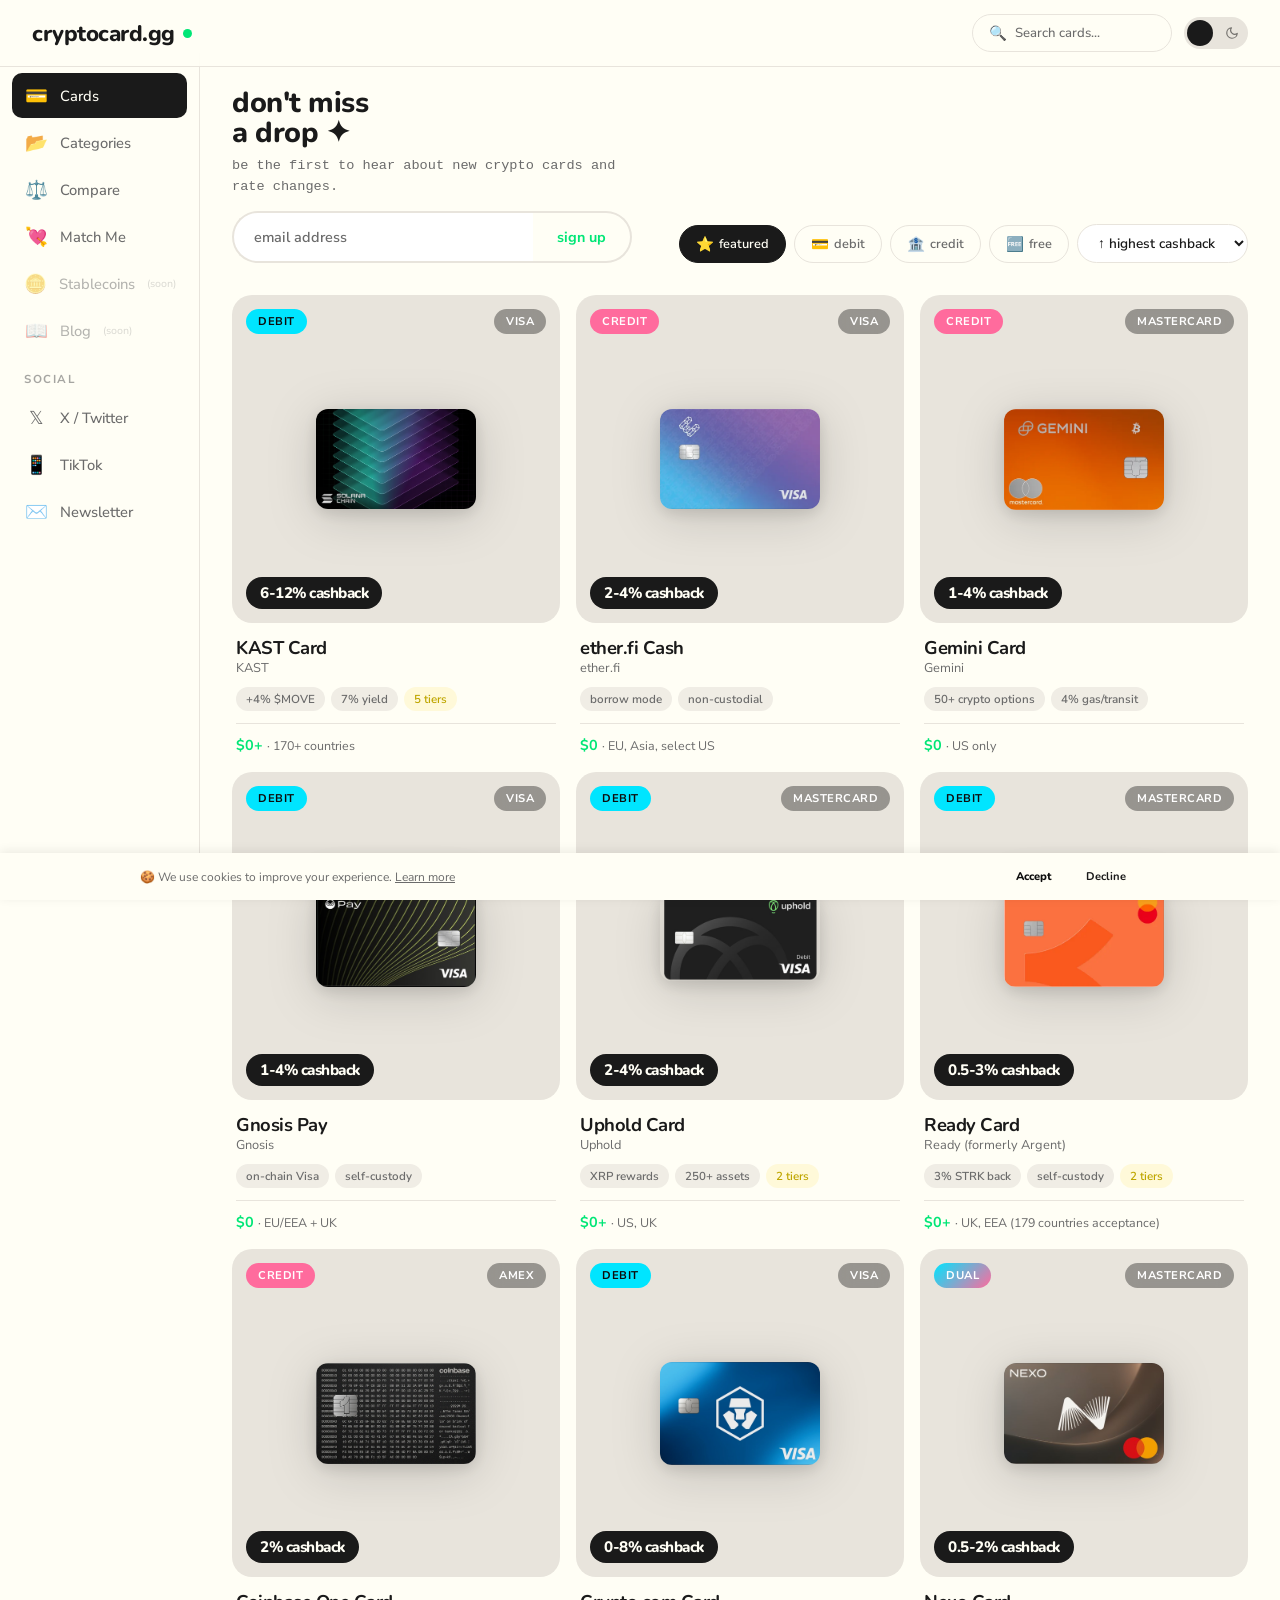
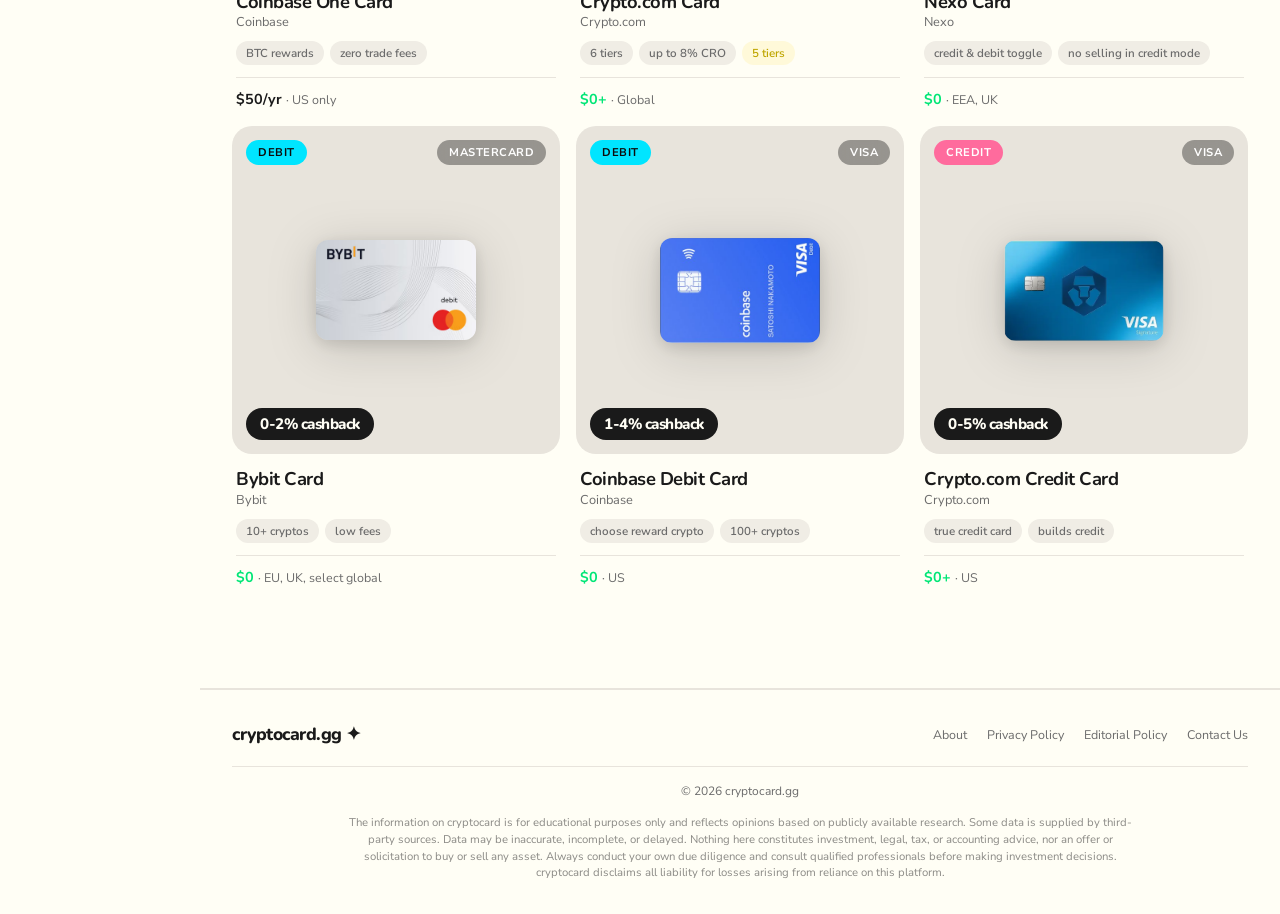
==== index.html @ 3894a929 "Show success message after Beehiiv subscription via postMessage listener Co-Authored-By: Claude Opus" ====
<!DOCTYPE html>
<html lang="en" data-theme="light">
<head>
<meta charset="UTF-8">
<meta name="viewport" content="width=device-width, initial-scale=1.0">
<title>cryptocard.gg — every crypto card, compared ✦</title>
<link href="https://fonts.googleapis.com/css2?family=Space+Grotesk:wght@400;500;600;700&family=DM+Sans:wght@400;500;600;700&family=Lilita+One&display=swap" rel="stylesheet">
<link rel="stylesheet" href="styles.css">

<!-- Google Analytics (GA4) with Consent Mode -->
<script>
  window.dataLayer = window.dataLayer || [];
  function gtag(){dataLayer.push(arguments);}

  // Set default consent state — denied until user accepts
  gtag('consent', 'default', {
    analytics_storage: 'denied'
  });

  // If user previously accepted, grant immediately before gtag.js loads
  if (localStorage.getItem('cc_consent') === 'accepted') {
    gtag('consent', 'update', { analytics_storage: 'granted' });
  }
</script>
<script async src="https://www.googletagmanager.com/gtag/js?id=G-8774T45XR2"></script>
<script>
  gtag('js', new Date());
  gtag('config', 'G-8774T45XR2');
</script>
</head>
<body>

<!-- LEFT SIDEBAR -->
<aside class="left-sidebar">
  <div class="sidebar-nav">
    <a href="#" onclick="goHome(); return false;">
      <span class="nav-icon">💳</span> Cards
    </a>
    <a href="#" onclick="openCategoriesPage(); return false;">
      <span class="nav-icon">📂</span> Categories
    </a>
    <a href="#" onclick="openComparePage(); return false;">
      <span class="nav-icon">⚖️</span> Compare
    </a>
    <a href="#" onclick="openMatchPage(); return false;">
      <span class="nav-icon">💘</span> Match Me
    </a>
    <a href="#" onclick="return false;" style="opacity:0.5;cursor:default;">
      <span class="nav-icon">🪙</span> Stablecoins <span style="font-size:0.65rem;opacity:0.5;font-weight:400">(soon)</span>
    </a>
    <a href="#" onclick="return false;" style="opacity:0.5;cursor:default;">
      <span class="nav-icon">📖</span> Blog <span style="font-size:0.65rem;opacity:0.5;font-weight:400">(soon)</span>
    </a>

    <div class="nav-section-label">Social</div>
    <a href="https://x.com/st3phdoteth" target="_blank">
      <span class="nav-icon">𝕏</span> X / Twitter
    </a>
    <a href="https://www.tiktok.com/@st3ph.xyz" target="_blank">
      <span class="nav-icon">📱</span> TikTok
    </a>
    <a href="#" onclick="openNlModal(); return false;">
      <span class="nav-icon">✉️</span> Newsletter
    </a>
  </div>
</aside>

<!-- TOP BAR -->
<div class="top-nav">
  <div class="topnav-logo">
    cryptocard.gg <span class="dot"></span>
  </div>
  <div class="topnav-right">
    <button class="search-btn" onclick="document.getElementById('searchModal').style.display='flex'">
      <span class="search-icon">🔍</span>
      Search cards...
    </button>
    <button class="theme-toggle" onclick="toggleTheme()" aria-label="Toggle theme">
      <span class="toggle-sun"><svg viewBox="0 0 24 24" fill="none" stroke="currentColor" stroke-width="2" stroke-linecap="round" stroke-linejoin="round"><circle cx="12" cy="12" r="5"/><line x1="12" y1="1" x2="12" y2="3"/><line x1="12" y1="21" x2="12" y2="23"/><line x1="4.22" y1="4.22" x2="5.64" y2="5.64"/><line x1="18.36" y1="18.36" x2="19.78" y2="19.78"/><line x1="1" y1="12" x2="3" y2="12"/><line x1="21" y1="12" x2="23" y2="12"/><line x1="4.22" y1="19.78" x2="5.64" y2="18.36"/><line x1="18.36" y1="5.64" x2="19.78" y2="4.22"/></svg></span>
      <span class="toggle-moon"><svg viewBox="0 0 24 24" fill="none" stroke="currentColor" stroke-width="2" stroke-linecap="round" stroke-linejoin="round"><path d="M21 12.79A9 9 0 1 1 11.21 3 7 7 0 0 0 21 12.79z"/></svg></span>
    </button>
  </div>
</div>

<!-- PAGE WRAPPER -->
<div class="page-wrapper">

<!-- DETAIL PAGE (hidden by default) -->
<div class="detail-page" id="detailPage"></div>

<!-- HOME CONTENT -->
<div id="homeContent">

<!-- MAIN -->
<div class="main-layout">

  <!-- TOP BAR -->
  <div class="top-bar">
    <div class="newsletter-inline">
      <h2>don't miss<br>a drop ✦</h2>
      <p>be the first to hear about new crypto cards and rate changes.</p>
      <form class="newsletter-inline-form" onsubmit="event.preventDefault(); openNlModal();">
        <input type="email" placeholder="email address" />
        <button type="submit">sign up</button>
      </form>
    </div>

    <div class="filters-row">
      <button class="filter-pill active" data-filter="all"><span class="emoji">⭐</span> featured</button>
      <button class="filter-pill" data-filter="debit"><span class="emoji">💳</span> debit</button>
      <button class="filter-pill" data-filter="credit"><span class="emoji">🏦</span> credit</button>
      <button class="filter-pill" data-filter="free"><span class="emoji">🆓</span> free</button>
      <select class="sort-select" id="sortSelect">
        <option value="cashback">↑ highest cashback</option>
        <option value="fee">↑ lowest fee</option>
        <option value="name">A → Z</option>
      </select>
    </div>
  </div>

  <!-- CONTENT -->
  <main class="content">
    <div class="card-grid" id="cardGrid">
    </div>
  </main>
</div>

<div class="stable-divider"></div>

<!-- STABLECOINS -->
<section class="stablecoins-section" id="stablecoinsSection" style="display:none">
  <div class="stablecoins-header">
    <div>
      <h2>what's in<br>your wallet? 💵</h2>
    </div>
    <p>every crypto card runs on stablecoins under the hood. here's what you're actually holding and spending.</p>
  </div>

  <div class="stablecoins-grid">

    <div class="stable-card" onclick="openStablePage(0)">
      <div class="stable-card-top">
        <span class="stable-card-peg">USD</span>
        <span class="stable-card-emoji">🔵</span>
        <span class="stable-card-ticker">USDC</span>
      </div>
      <div class="stable-card-bottom">
        <div class="stable-card-name">USD Coin</div>
        <div class="stable-card-issuer">by Circle</div>
        <div class="stable-card-desc">The safe default. Backed 1:1 by cash and US treasuries, audited monthly. If a card says "spend stablecoins" — it probably means this one.</div>
        <div class="stable-card-used-by">
          <span class="used-by-tag">Tuyo</span>
          <span class="used-by-tag">MetaMask</span>
          <span class="used-by-tag">Coinbase</span>
          <span class="used-by-tag">Bleap</span>
          <span class="used-by-tag">Gnosis Pay</span>
        </div>
      </div>
    </div>

    <div class="stable-card" onclick="openStablePage(1)">
      <div class="stable-card-top">
        <span class="stable-card-peg">USD</span>
        <span class="stable-card-emoji">🟢</span>
        <span class="stable-card-ticker">USDT</span>
      </div>
      <div class="stable-card-bottom">
        <div class="stable-card-name">Tether</div>
        <div class="stable-card-issuer">by Tether Limited</div>
        <div class="stable-card-desc">The most liquid stablecoin on earth. Bigger market cap than USDC, accepted everywhere, especially in Asia and LATAM. More controversial on reserve transparency.</div>
        <div class="stable-card-used-by">
          <span class="used-by-tag">KAST</span>
          <span class="used-by-tag">1inch</span>
          <span class="used-by-tag">Bybit</span>
          <span class="used-by-tag">Crypto.com</span>
        </div>
      </div>
    </div>

    <div class="stable-card" onclick="openStablePage(2)">
      <div class="stable-card-top">
        <span class="stable-card-peg">USD</span>
        <span class="stable-card-emoji">🦊</span>
        <span class="stable-card-ticker">mUSD</span>
      </div>
      <div class="stable-card-bottom">
        <div class="stable-card-name">MetaMask USD</div>
        <div class="stable-card-issuer">by Stripe (Bridge)</div>
        <div class="stable-card-desc">Brand new. This is what MetaMask pays you cashback in. Built on Ethereum, issued through Stripe's Bridge infrastructure. Tied to the MetaMask rewards ecosystem.</div>
        <div class="stable-card-used-by">
          <span class="used-by-tag">MetaMask</span>
        </div>
      </div>
    </div>

    <div class="stable-card" onclick="openStablePage(3)">
      <div class="stable-card-top">
        <span class="stable-card-peg">USD</span>
        <span class="stable-card-yield">yield-bearing</span>
        <span class="stable-card-emoji">🏦</span>
        <span class="stable-card-ticker">aUSDC</span>
      </div>
      <div class="stable-card-bottom">
        <div class="stable-card-name">Aave USDC</div>
        <div class="stable-card-issuer">by Aave Protocol</div>
        <div class="stable-card-desc">USDC deposited into Aave that earns yield automatically. Hold this instead of regular USDC and your balance grows while you wait to spend. DeFi savings account energy.</div>
        <div class="stable-card-used-by">
          <span class="used-by-tag">MetaMask</span>
          <span class="used-by-tag">ether.fi</span>
        </div>
      </div>
    </div>

    <div class="stable-card" onclick="openStablePage(4)">
      <div class="stable-card-top">
        <span class="stable-card-peg">EUR / GBP</span>
        <span class="stable-card-emoji">🇪🇺</span>
        <span class="stable-card-ticker">EURe / GBPe</span>
      </div>
      <div class="stable-card-bottom">
        <div class="stable-card-name">Monerium Euro & Pound</div>
        <div class="stable-card-issuer">by Monerium</div>
        <div class="stable-card-desc">On-chain euro and pound. If you're spending in Europe, your card converts to these. Regulated as e-money under EU law — as legit as stablecoins get.</div>
        <div class="stable-card-used-by">
          <span class="used-by-tag">Gnosis Pay</span>
        </div>
      </div>
    </div>

    <div class="stable-card" onclick="openStablePage(5)">
      <div class="stable-card-top">
        <span class="stable-card-peg">USD</span>
        <span class="stable-card-emoji">⚗️</span>
        <span class="stable-card-ticker">DAI</span>
      </div>
      <div class="stable-card-bottom">
        <div class="stable-card-name">Dai</div>
        <div class="stable-card-issuer">by Sky (MakerDAO)</div>
        <div class="stable-card-desc">The OG decentralized stablecoin. Not backed by a company — maintained by smart contracts and crypto collateral. For the "don't trust, verify" crowd.</div>
        <div class="stable-card-used-by">
          <span class="used-by-tag">DeFi ecosystem</span>
        </div>
      </div>
    </div>

  </div>
</section>

<!-- FOOTER -->
</div><!-- end homeContent -->

<footer>
  <div class="footer-top">
    <div class="footer-logo">cryptocard.gg ✦</div>
    <div class="footer-legal">
      <a href="#" onclick="openFooterPage('about'); return false;">About</a>
      <a href="#" onclick="openFooterPage('privacy'); return false;">Privacy Policy</a>
      <a href="#" onclick="openFooterPage('editorial'); return false;">Editorial Policy</a>
      <a href="#" onclick="openFooterPage('contact'); return false;">Contact Us</a>
    </div>
  </div>
  <div class="footer-bottom">
    <div class="footer-copy">© 2026 cryptocard.gg</div>
    <div class="footer-disclaimer" style="max-width:800px;margin:16px auto 0;font-size:0.7rem;line-height:1.5;opacity:0.5;text-align:center;">The information on cryptocard is for educational purposes only and reflects opinions based on publicly available research. Some data is supplied by third-party sources. Data may be inaccurate, incomplete, or delayed. Nothing here constitutes investment, legal, tax, or accounting advice, nor an offer or solicitation to buy or sell any asset. Always conduct your own due diligence and consult qualified professionals before making investment decisions. cryptocard disclaims all liability for losses arising from reliance on this platform.</div>
  </div>
</footer>
</div><!-- end page-wrapper -->

<!-- MOBILE BOTTOM BAR -->
<div class="mobile-bottom-bar">
  <button class="mobile-search-btn" onclick="document.getElementById('searchModal').style.display='flex'">
    🔍 Search cards...
  </button>
  <button class="mobile-hamburger" onclick="document.getElementById('mobileMenuOverlay').classList.add('active')">
    ☰
  </button>
</div>

<!-- MOBILE MENU OVERLAY -->
<div class="mobile-menu-overlay" id="mobileMenuOverlay" onclick="if(event.target===this)this.classList.remove('active')">
  <div class="mobile-menu">
    <div class="mobile-menu-handle"></div>
    <a href="#" onclick="goHome(); document.getElementById('mobileMenuOverlay').classList.remove('active'); return false;">
      <span>💳</span> Cards
    </a>
    <a href="#" onclick="openCategoriesPage(); document.getElementById('mobileMenuOverlay').classList.remove('active'); return false;">
      <span>📂</span> Categories
    </a>
    <a href="#" onclick="openComparePage(); document.getElementById('mobileMenuOverlay').classList.remove('active'); return false;">
      <span>⚖️</span> Compare
    </a>
    <a href="#" onclick="openMatchPage(); document.getElementById('mobileMenuOverlay').classList.remove('active'); return false;">
      <span>💘</span> Match Me
    </a>
    <a href="#" style="opacity:0.5;pointer-events:none;">
      <span>📖</span> Blog <span style="font-size:0.65rem;opacity:0.5;margin-left:4px">(soon)</span>
    </a>
    <a href="#" style="opacity:0.5;pointer-events:none;">
      <span>🪙</span> Stablecoins <span style="font-size:0.65rem;opacity:0.5;margin-left:4px">(soon)</span>
    </a>
    <div class="nav-section-label">Social</div>
    <a href="https://x.com/st3phdoteth" target="_blank">
      <span>𝕏</span> X / Twitter
    </a>
    <a href="https://www.tiktok.com/@st3ph.xyz" target="_blank">
      <span>📱</span> TikTok
    </a>
    <a href="#" onclick="openNlModal(); document.getElementById('mobileMenuOverlay').classList.remove('active'); return false;">
      <span>✉️</span> Newsletter
    </a>
    <div class="dark-toggle" onclick="toggleTheme(); document.getElementById('mobileMenuOverlay').classList.remove('active');">
      <span>🌙</span> Toggle Dark Mode
    </div>
  </div>
</div>

<!-- MODAL -->
<div class="modal-overlay" id="modalOverlay" onclick="if(event.target===this)closeModal()">
  <div class="modal" id="modal"></div>
</div>

<!-- SEARCH MODAL -->
<div class="modal-overlay" id="searchModal" style="display:none;" onclick="if(event.target===this)this.style.display='none'">
  <div class="search-modal">
    <input type="text" id="searchInput" placeholder="Search cards, stablecoins..." autofocus />
    <div class="search-results" id="searchResults"></div>
  </div>
</div>


<!-- NEWSLETTER MODAL -->
<div class="nl-modal-overlay" id="nlModalOverlay" onclick="if(event.target===this)closeNlModal()">
  <div class="nl-modal">
    <button class="nl-modal-close" onclick="closeNlModal()">✕</button>
    <h2>stay in the loop ✦</h2>
    <p class="nl-subtitle">Get the latest on card launches and payment news delivered straight to your inbox.</p>
    <iframe src="https://subscribe-forms.beehiiv.com/150ad77b-f7a5-4954-87a0-eda7a5a42126" class="beehiiv-embed" frameborder="0" scrolling="no" style="width:100%;height:315px;margin:0;border-radius:12px;background-color:transparent;"></iframe>
    <div id="nlSuccessMsg" style="display:none;text-align:center;padding:14px 0 0;font-size:0.88rem;color:var(--accent-green);font-weight:700;">Thanks for signing up! Check your email to confirm your subscription.</div>
  </div>
</div>

<!-- COOKIE CONSENT -->
<div id="cookieConsent" style="display:none; position:fixed; bottom:0; left:0; right:0; z-index:500; background:var(--bg); border-top:1px solid var(--border); padding:10px 20px; box-shadow:0 -2px 10px rgba(0,0,0,0.08);">
  <div style="max-width:1000px; margin:0 auto; display:flex; align-items:center; gap:12px; flex-wrap:nowrap;">
    <div style="flex:1; font-size:0.75rem; color:var(--text-muted);">🍪 We use cookies to improve your experience. <a href="#" onclick="openFooterPage('privacy'); document.getElementById('cookieConsent').style.display='none'; return false;" style="color:var(--accent); text-decoration:underline;">Learn more</a></div>
    <div style="display:flex; gap:6px; flex-shrink:0;">
      <button onclick="acceptCookies()" style="background:var(--accent); color:#0D0D0D; border:none; padding:6px 14px; border-radius:99px; font-family:'Nunito',sans-serif; font-weight:800; font-size:0.7rem; cursor:pointer;">Accept</button>
      <button onclick="declineCookies()" style="background:transparent; color:var(--text); border:1px solid var(--border); padding:6px 14px; border-radius:99px; font-family:'Nunito',sans-serif; font-weight:700; font-size:0.7rem; cursor:pointer;">Decline</button>
    </div>
  </div>
</div>

<script src="cards.js"></script>
<script src="sitedata.js"></script>
<script src="app.js"></script>

<script>
function acceptCookies() {
  localStorage.setItem('cc_consent', 'accepted');
  document.getElementById('cookieConsent').style.display = 'none';
  gtag('consent', 'update', { analytics_storage: 'granted' });
}
function declineCookies() {
  localStorage.setItem('cc_consent', 'declined');
  document.getElementById('cookieConsent').style.display = 'none';
  gtag('consent', 'update', { analytics_storage: 'denied' });
}
// Show cookie consent if not yet responded
if (!localStorage.getItem('cc_consent')) {
  setTimeout(() => {
    document.getElementById('cookieConsent').style.display = 'block';
  }, 1000);
}
</script>

</body>
</html>
---- styles.css ----
@import url('https://fonts.googleapis.com/css2?family=Nunito:wght@700;800;900&family=Nunito+Sans:ital,opsz,wght@0,6..12,400;0,6..12,500;0,6..12,600;0,6..12,700;1,6..12,400&display=swap');

  :root {
    --bg: #FFFEF5;
    --bg-alt: #F5F0E8;
    --text: #1a1a1a;
    --text-muted: #6b6b6b;
    --accent-green: #00E676;
    --accent-pink: #FF6B9D;
    --accent-yellow: #FFD93D;
    --accent-blue: #6C63FF;
    --accent-orange: #FF8A50;
    --accent-cyan: #00E5FF;
    --accent-lime: #C6FF00;
    --card-bg: #FFFFFF;
    --card-border: #e8e4dc;
    --card-shadow: rgba(0,0,0,0.06);
    --sidebar-bg: #FAF8F2;
    --tag-bg: #f0ede5;
    --toggle-bg: #e8e4dc;
    --toggle-dot: #1a1a1a;
    --hero-gradient: linear-gradient(135deg, #FFD93D 0%, #FF6B9D 50%, #6C63FF 100%);
    --nav-blur: rgba(255, 254, 245, 0.85);
  }

  [data-theme="dark"] {
    --bg: #0D0D0D;
    --bg-alt: #1A1A1A;
    --text: #F5F0E8;
    --text-muted: #8a8a8a;
    --card-bg: #1E1E1E;
    --card-border: #2a2a2a;
    --card-shadow: rgba(0,0,0,0.3);
    --sidebar-bg: #151515;
    --tag-bg: #2a2a2a;
    --toggle-bg: #333;
    --toggle-dot: #00E676;
    --nav-blur: rgba(13, 13, 13, 0.85);
  }

  * {
    margin: 0;
    padding: 0;
    box-sizing: border-box;
  }

  body {
    font-family: 'Nunito Sans', sans-serif;
    background: var(--bg);
    color: var(--text);
    overflow-x: hidden;
    transition: background 0.4s ease, color 0.4s ease;
  }

  /* ===== SCROLLBAR ===== */
  ::-webkit-scrollbar { width: 8px; }
  ::-webkit-scrollbar-track { background: var(--bg); }
  ::-webkit-scrollbar-thumb { background: var(--accent-green); border-radius: 99px; }

  /* ===== TOP BAR (slim) ===== */
  .top-nav {
    position: fixed;
    top: 0;
    left: 0;
    right: 0;
    z-index: 102;
    display: flex;
    justify-content: space-between;
    align-items: center;
    padding: 14px 32px;
    backdrop-filter: blur(20px);
    -webkit-backdrop-filter: blur(20px);
    background: var(--nav-blur);
    border-bottom: 1.5px solid var(--card-border);
    transition: background 0.4s ease;
    gap: 12px;
  }

  .topnav-logo {
    font-family: 'Nunito', sans-serif;
    font-weight: 800;
    font-size: 1.4rem;
    letter-spacing: -0.5px;
    display: flex;
    align-items: center;
    gap: 8px;
    cursor: default;
  }

  .topnav-logo .dot {
    width: 9px;
    height: 9px;
    background: var(--accent-green);
    border-radius: 50%;
    display: inline-block;
    animation: pulse 2s infinite;
  }

  .topnav-right {
    display: flex;
    align-items: center;
    gap: 12px;
  }

  .search-btn {
    display: flex;
    align-items: center;
    gap: 8px;
    padding: 8px 16px;
    border: 1.5px solid var(--card-border);
    border-radius: 99px;
    background: transparent;
    color: var(--text-muted);
    font-family: 'Nunito Sans', sans-serif;
    font-size: 0.82rem;
    font-weight: 500;
    cursor: pointer;
    transition: border-color 0.2s, color 0.2s;
    min-width: 200px;
  }

  .search-btn:hover {
    border-color: var(--text);
    color: var(--text);
  }

  .search-btn .search-icon {
    font-size: 0.9rem;
  }

  .search-btn .shortcut {
    margin-left: auto;
    font-size: 0.7rem;
    font-weight: 600;
    color: var(--text-muted);
    background: var(--tag-bg);
    padding: 2px 6px;
    border-radius: 4px;
    letter-spacing: 0.5px;
  }

  /* ===== LEFT SIDEBAR ===== */
  .left-sidebar {
    position: fixed;
    top: 53px;
    left: 0;
    bottom: 0;
    width: 200px;
    background: var(--bg);
    border-right: 1.5px solid var(--card-border);
    z-index: 101;
    display: flex;
    flex-direction: column;
    padding: 20px 0;
    transition: background 0.4s ease, border-color 0.4s ease;
  }

  .sidebar-logo {
    font-family: 'Nunito', sans-serif;
    font-weight: 800;
    font-size: 1.4rem;
    letter-spacing: -0.5px;
    padding: 0 24px;
    margin-bottom: 32px;
    display: flex;
    align-items: center;
    gap: 8px;
    cursor: default;
  }

  .sidebar-logo .dot {
    width: 9px;
    height: 9px;
    background: var(--accent-green);
    border-radius: 50%;
    display: inline-block;
    animation: pulse 2s infinite;
  }

  @keyframes pulse {
    0%, 100% { transform: scale(1); opacity: 1; }
    50% { transform: scale(1.3); opacity: 0.7; }
  }

  .sidebar-nav {
    display: flex;
    flex-direction: column;
    gap: 2px;
    padding: 0 12px;
    flex: 1;
  }

  .sidebar-nav a {
    display: flex;
    align-items: center;
    gap: 12px;
    padding: 10px 12px;
    border-radius: 10px;
    text-decoration: none;
    color: var(--text-muted);
    font-family: 'Nunito Sans', sans-serif;
    font-size: 0.92rem;
    font-weight: 500;
    transition: background 0.15s, color 0.15s;
    cursor: pointer;
  }

  .sidebar-nav a:hover {
    background: var(--tag-bg);
    color: var(--text);
  }

  .sidebar-nav a.active {
    background: var(--text);
    color: var(--bg);
  }

  .sidebar-nav a .nav-icon {
    font-size: 1.15rem;
    width: 24px;
    text-align: center;
  }

  .sidebar-nav .nav-section-label {
    font-size: 0.72rem;
    font-weight: 700;
    text-transform: uppercase;
    letter-spacing: 1.5px;
    color: var(--text-muted);
    padding: 16px 12px 6px;
    opacity: 0.6;
  }

  .sidebar-bottom {
    padding: 16px 12px;
    border-top: 1.5px solid var(--card-border);
    margin-top: auto;
  }

  .sidebar-bottom .theme-toggle-row {
    display: flex;
    align-items: center;
    justify-content: space-between;
    padding: 8px 12px;
  }

  .sidebar-bottom .theme-label {
    font-size: 0.82rem;
    color: var(--text-muted);
    font-weight: 500;
  }

  /* ===== LAYOUT WRAPPER ===== */
  .page-wrapper {
    margin-left: 200px;
    padding-top: 56px;
  }

  .nav-logo { display: none; }
  .nav-links { display: none; }

  .theme-toggle {
    width: 64px;
    height: 32px;
    background: var(--toggle-bg);
    border-radius: 99px;
    position: relative;
    cursor: pointer;
    border: none;
    transition: background 0.3s;
    display: flex;
    align-items: center;
    padding: 0 8px;
    justify-content: space-between;
  }

  .theme-toggle .toggle-sun,
  .theme-toggle .toggle-moon {
    width: 16px;
    height: 16px;
    display: flex;
    align-items: center;
    justify-content: center;
    position: relative;
    z-index: 1;
    transition: opacity 0.3s;
  }

  .theme-toggle .toggle-sun svg {
    width: 14px;
    height: 14px;
    color: #FFD93D;
  }

  .theme-toggle .toggle-moon svg {
    width: 14px;
    height: 14px;
  }

  /* Light mode: sun is behind dot (hidden), moon is visible */
  [data-theme="light"] .theme-toggle .toggle-sun { opacity: 0.4; }
  [data-theme="light"] .theme-toggle .toggle-moon { opacity: 0.5; }
  [data-theme="dark"] .theme-toggle .toggle-sun { opacity: 0.5; }
  [data-theme="dark"] .theme-toggle .toggle-moon { opacity: 0.4; }

  .theme-toggle::after {
    content: '';
    position: absolute;
    top: 3px;
    left: 3px;
    width: 26px;
    height: 26px;
    background: var(--toggle-dot);
    border-radius: 50%;
    transition: transform 0.3s ease, background 0.3s;
    z-index: 2;
  }

  [data-theme="dark"] .theme-toggle::after {
    transform: translateX(32px);
  }

  /* ===== FLOATING STICKERS ===== */
  .sticker {
    position: absolute;
    font-size: 2rem;
    animation: float 6s ease-in-out infinite;
    pointer-events: none;
    z-index: 1;
  }

  .sticker:nth-child(1) { top: 15%; left: 8%; animation-delay: 0s; }
  .sticker:nth-child(2) { top: 20%; right: 10%; animation-delay: 1s; }
  .sticker:nth-child(3) { bottom: 20%; left: 12%; animation-delay: 2s; }
  .sticker:nth-child(4) { bottom: 15%; right: 8%; animation-delay: 0.5s; }
  .sticker:nth-child(5) { top: 40%; left: 5%; animation-delay: 3s; }

  @keyframes float {
    0%, 100% { transform: translateY(0) rotate(0deg); }
    33% { transform: translateY(-12px) rotate(3deg); }
    66% { transform: translateY(6px) rotate(-2deg); }
  }

  /* ===== MAIN LAYOUT ===== */
  .main-layout {
    display: flex;
    flex-direction: column;
    max-width: 1200px;
    margin: 0 auto;
    padding: 32px 32px 40px;
    gap: 0;
  }

  /* ===== TOP BAR — Newsletter + Filters ===== */
  .top-bar {
    display: grid;
    grid-template-columns: 1fr auto;
    gap: 32px;
    margin-bottom: 32px;
    align-items: end;
  }

  .newsletter-inline {
    max-width: 400px;
  }

  .newsletter-inline h2 {
    font-family: 'Nunito', sans-serif;
    font-weight: 800;
    font-size: 1.8rem;
    letter-spacing: -0.5px;
    line-height: 1.05;
    margin-bottom: 8px;
  }

  .newsletter-inline p {
    font-size: 0.85rem;
    color: var(--text-muted);
    margin-bottom: 14px;
    line-height: 1.5;
    font-family: monospace;
  }

  .newsletter-inline-form {
    display: flex;
    gap: 0;
  }

  .newsletter-inline-form input {
    flex: 1;
    padding: 14px 20px;
    border: 2px solid var(--card-border);
    border-right: none;
    border-radius: 99px 0 0 99px;
    background: var(--card-bg);
    color: var(--text);
    font-family: 'Nunito Sans', sans-serif;
    font-size: 0.9rem;
    font-weight: 500;
    outline: none;
    transition: border-color 0.2s;
  }

  .newsletter-inline-form input::placeholder { 
    color: var(--text-muted); 
    font-weight: 600;
  }

  .newsletter-inline-form input.email-valid {
    border-color: var(--accent-green);
    background: rgba(0, 230, 118, 0.04);
  }

  .newsletter-inline-form button.email-ready {
    background: var(--accent-green);
    color: #0D0D0D;
    border-color: var(--accent-green);
  }

  .newsletter-inline-form button {
    padding: 14px 24px;
    background: transparent;
    color: var(--accent-green);
    border: 2px solid var(--card-border);
    border-left: none;
    border-radius: 0 99px 99px 0;
    font-family: 'Nunito Sans', sans-serif;
    font-size: 0.9rem;
    font-weight: 700;
    cursor: pointer;
    transition: background 0.2s, color 0.2s;
    white-space: nowrap;
  }

  .newsletter-inline-form button:hover {
    background: var(--accent-green);
    color: #0D0D0D;
  }

  /* ===== FILTERS ROW ===== */
  .filters-row {
    display: flex;
    align-items: center;
    gap: 8px;
    flex-wrap: wrap;
    justify-content: flex-end;
  }

  .filter-pill {
    padding: 8px 16px;
    border: 1.5px solid var(--card-border);
    border-radius: 99px;
    background: transparent;
    color: var(--text-muted);
    font-family: 'Nunito Sans', sans-serif;
    font-size: 0.8rem;
    font-weight: 600;
    cursor: pointer;
    transition: all 0.2s;
    display: flex;
    align-items: center;
    gap: 5px;
  }

  .filter-pill:hover {
    border-color: var(--text);
    color: var(--text);
  }

  .filter-pill.active {
    background: var(--text);
    color: var(--bg);
    border-color: var(--text);
  }

  .filter-pill .emoji { font-size: 0.9rem; }

  /* ===== CARD GRID ===== */

  .sort-select {
    padding: 8px 16px;
    border: 1.5px solid var(--card-border);
    border-radius: 99px;
    background: var(--card-bg);
    color: var(--text);
    font-family: 'Nunito Sans', sans-serif;
    font-size: 0.85rem;
    font-weight: 600;
    cursor: pointer;
    transition: border-color 0.2s;
  }

  .sort-select:hover { border-color: var(--text); }

  .card-grid {
    display: grid;
    grid-template-columns: repeat(3, 1fr);
    gap: 16px;
  }

  /* ===== CRYPTO CARD — STARFACE STYLE ===== */
  .crypto-card {
    background: transparent;
    border: none;
    border-radius: 0;
    overflow: hidden;
    cursor: pointer;
    position: relative;
    transition: transform 0.3s ease;
  }

  .crypto-card:hover {
    transform: scale(1.02);
  }

  
  .detail-cta-row {
    display: flex;
    gap: 10px;
    flex-wrap: wrap;
    margin-bottom: 20px;
  }

  .detail-cta-btn {
    display: inline-flex;
    align-items: center;
    gap: 8px;
    background: var(--accent-green);
    color: #0D0D0D;
    padding: 12px 24px;
    border-radius: 99px;
    font-family: 'Nunito', sans-serif;
    font-weight: 800;
    font-size: 0.9rem;
    text-decoration: none;
    transition: transform 0.2s, box-shadow 0.2s;
    border: 2px solid var(--accent-green);
    position: relative;
  }

  .detail-cta-btn .ext-arrow {
    display: inline-flex;
    align-items: center;
    justify-content: center;
    width: 20px;
    height: 20px;
    border: 1.5px solid currentColor;
    border-radius: 4px;
    font-size: 0.65rem;
    line-height: 1;
    flex-shrink: 0;
    opacity: 0.7;
  }

  .detail-cta-btn:hover {
    transform: translateY(-2px);
    box-shadow: 0 6px 20px rgba(0,230,118,0.3);
  }

  .detail-cta-secondary {
    background: transparent;
    border: 2px solid var(--accent-green);
    color: var(--accent-green);
  }

  .detail-cta-secondary:hover {
    background: rgba(0,230,118,0.1);
  }

  .card-color-bar {
    background: var(--card-box-bg);
    border-radius: 20px;
    aspect-ratio: 1 / 1;
    display: flex;
    align-items: center;
    justify-content: center;
    position: relative;
    overflow: hidden;
    margin-bottom: 14px;
    transition: background 0.4s;
  }

  [data-theme="light"] .card-color-bar { background: #E8E4DC; }
  [data-theme="dark"] .card-color-bar { background: #2A2A2A; }

  .card-color-bar .card-visual {
    font-size: 4.5rem;
    position: relative;
    z-index: 2;
    filter: drop-shadow(0 8px 24px rgba(0,0,0,0.15));
    transition: transform 0.4s ease, filter 0.4s ease;
    display: flex;
    align-items: center;
    justify-content: center;
  }

  .card-color-bar .card-visual img {
    width: min(160px, 65%);
    height: auto;
    border-radius: 12px;
    object-fit: cover;
    display: block;
    background: transparent;
    box-shadow: 0 4px 16px rgba(0,0,0,0.12);
  }

  .crypto-card:hover .card-color-bar .card-visual {
    transform: scale(1.15) rotate(-5deg) translateY(-4px);
    filter: drop-shadow(0 16px 32px rgba(0,0,0,0.25));
  }

  .card-color-bar .network-badge {
    position: absolute;
    top: 14px;
    right: 14px;
    background: rgba(0,0,0,0.35);
    color: white;
    padding: 5px 12px;
    border-radius: 99px;
    font-size: 0.7rem;
    font-weight: 700;
    text-transform: uppercase;
    letter-spacing: 0.5px;
    backdrop-filter: blur(8px);
  }

  .card-type-badge {
    position: absolute;
    top: 14px;
    left: 14px;
    padding: 5px 12px;
    border-radius: 99px;
    font-size: 0.7rem;
    font-weight: 700;
    text-transform: uppercase;
    letter-spacing: 0.5px;
  }

  .badge-debit { background: var(--accent-cyan); color: #0D0D0D; }
  .badge-credit { background: var(--accent-pink); color: white; }
  .badge-dual { background: linear-gradient(135deg, var(--accent-cyan), var(--accent-pink)); color: white; }
  .badge-prepaid { background: var(--accent-yellow); color: #0D0D0D; }

  /* Cashback pill floating on the image box */
  .card-cashback-pill {
    position: absolute;
    bottom: 14px;
    left: 14px;
    background: var(--text);
    color: var(--bg);
    padding: 6px 14px;
    border-radius: 99px;
    font-family: 'Nunito', sans-serif;
    font-weight: 800;
    font-size: 0.95rem;
    letter-spacing: -0.5px;
    z-index: 3;
  }

  .card-info {
    padding: 0 4px;
  }

  .card-info-header {
    display: flex;
    justify-content: space-between;
    align-items: flex-start;
    margin-bottom: 4px;
  }

  .card-name {
    font-family: 'Nunito', sans-serif;
    font-weight: 700;
    font-size: 1.15rem;
    letter-spacing: -0.5px;
    line-height: 1.2;
  }

  .card-issuer {
    font-size: 0.8rem;
    color: var(--text-muted);
    margin-bottom: 10px;
  }

  .card-cashback {
    font-family: 'Nunito', sans-serif;
    font-weight: 800;
    font-size: 2rem;
    letter-spacing: -0.5px;
    margin-bottom: 4px;
    display: none;
  }

  .cashback-label {
    font-size: 0.75rem;
    color: var(--text-muted);
    text-transform: uppercase;
    letter-spacing: 0.5px;
    font-weight: 600;
    margin-bottom: 12px;
    display: none;
  }

  .card-tags {
    display: flex;
    flex-wrap: wrap;
    gap: 6px;
    margin-bottom: 0;
  }

  .tag {
    padding: 4px 10px;
    border-radius: 99px;
    font-size: 0.72rem;
    font-weight: 600;
    background: var(--tag-bg);
    color: var(--text-muted);
    white-space: nowrap;
  }

  .card-meta {
    display: flex;
    justify-content: space-between;
    align-items: center;
    padding-top: 10px;
    border-top: 1.5px solid var(--card-border);
    margin-top: 12px;
  }

  .card-fee {
    font-weight: 700;
    font-size: 0.9rem;
  }

  .card-fee.free {
    color: var(--accent-green);
  }

  .card-regions {
    font-size: 0.78rem;
    color: var(--text-muted);
  }

  .card-arrow {
    display: none;
  }

  /* ===== STABLECOINS SECTION ===== */
  .stablecoins-section {
    max-width: 1200px;
    margin: 0 auto;
    padding: 60px 32px 40px;
  }

  .stablecoins-header {
    display: flex;
    justify-content: space-between;
    align-items: flex-end;
    margin-bottom: 32px;
    gap: 20px;
  }

  .stablecoins-header h2 {
    font-family: 'Nunito', sans-serif;
    font-weight: 800;
    font-size: 1.8rem;
    letter-spacing: -0.5px;
    line-height: 1.1;
  }

  .stablecoins-header p {
    font-size: 0.85rem;
    color: var(--text-muted);
    max-width: 400px;
    line-height: 1.5;
    font-family: monospace;
  }

  .stablecoins-grid {
    display: grid;
    grid-template-columns: repeat(3, 1fr);
    gap: 16px;
  }

  .stable-card {
    border-radius: 20px;
    overflow: hidden;
    cursor: pointer;
    transition: transform 0.3s;
  }

  .stable-card:hover {
    transform: translateY(-4px);
  }

  .stable-card-top {
    border-radius: 20px;
    padding: 28px 24px 24px;
    position: relative;
    min-height: 120px;
    display: flex;
    flex-direction: column;
    justify-content: space-between;
  }

  [data-theme="light"] .stable-card-top { background: #E8E4DC; }
  [data-theme="dark"] .stable-card-top { background: #2A2A2A; }

  .stable-card-emoji {
    font-size: 2.8rem;
    margin-bottom: 12px;
    display: block;
  }

  .stable-card-ticker {
    font-family: 'Nunito', sans-serif;
    font-weight: 900;
    font-size: 1.4rem;
    letter-spacing: -0.5px;
  }

  .stable-card-peg {
    position: absolute;
    top: 16px;
    right: 16px;
    padding: 4px 10px;
    border-radius: 99px;
    font-size: 0.7rem;
    font-weight: 700;
    text-transform: uppercase;
    letter-spacing: 0.5px;
    background: var(--text);
    color: var(--bg);
  }

  .stable-card-bottom {
    padding: 16px 4px 4px;
  }

  .stable-card-name {
    font-family: 'Nunito', sans-serif;
    font-weight: 700;
    font-size: 1rem;
    margin-bottom: 2px;
  }

  .stable-card-issuer {
    font-size: 0.8rem;
    color: var(--text-muted);
    margin-bottom: 10px;
  }

  .stable-card-desc {
    font-size: 0.85rem;
    line-height: 1.55;
    color: var(--text-muted);
    margin-bottom: 12px;
  }

  .stable-card-used-by {
    display: flex;
    flex-wrap: wrap;
    gap: 6px;
  }

  .used-by-tag {
    padding: 4px 10px;
    border-radius: 99px;
    font-size: 0.7rem;
    font-weight: 600;
    background: var(--tag-bg);
    color: var(--text-muted);
    letter-spacing: 0.3px;
  }

  .stable-card-yield {
    position: absolute;
    bottom: 16px;
    right: 16px;
    padding: 4px 10px;
    border-radius: 99px;
    font-size: 0.7rem;
    font-weight: 700;
    background: var(--accent-green);
    color: #0D0D0D;
  }

  /* ===== DETAIL PAGE ===== */
  .detail-page {
    max-width: 1200px;
    margin: 0 auto;
    padding: 32px 32px 60px;
    display: none;
  }

  .detail-page.active {
    display: block;
  }

  .detail-back {
    display: inline-flex;
    align-items: center;
    gap: 6px;
    padding: 8px 16px;
    border: 1.5px solid var(--card-border);
    border-radius: 99px;
    background: transparent;
    color: var(--text-muted);
    font-family: 'Nunito Sans', sans-serif;
    font-size: 0.82rem;
    font-weight: 600;
    cursor: pointer;
    transition: all 0.2s;
    margin-bottom: 28px;
  }

  .detail-back:hover {
    border-color: var(--text);
    color: var(--text);
  }

  .detail-header {
    display: flex;
    align-items: flex-start;
    gap: 20px;
    margin-bottom: 32px;
  }

  .detail-emoji-box {
    width: 100px;
    height: 64px;
    border-radius: 12px;
    display: flex;
    align-items: center;
    justify-content: center;
    font-size: 2.4rem;
    flex-shrink: 0;
    overflow: hidden;
  }

  .detail-emoji-box img {
    width: 100%;
    height: 100%;
    object-fit: cover;
  }

  [data-theme="light"] .detail-emoji-box { background: #E8E4DC; }
  [data-theme="dark"] .detail-emoji-box { background: #2A2A2A; }

  .detail-title-area h1 {
    font-family: 'Nunito', sans-serif;
    font-weight: 800;
    font-size: 2rem;
    letter-spacing: -0.5px;
    line-height: 1.1;
    margin-bottom: 4px;
  }

  .detail-title-area .detail-issuer {
    font-size: 0.9rem;
    color: var(--text-muted);
  }

  .detail-layout {
    display: grid;
    grid-template-columns: 1fr 240px;
    gap: 40px;
    align-items: flex-start;
  }

  .detail-main {
    min-width: 0;
  }

  .detail-sidebar-right {
    position: sticky;
    top: 80px;
  }

  .detail-sidebar-right h3 {
    font-family: 'Nunito', sans-serif;
    font-weight: 700;
    font-size: 0.8rem;
    text-transform: uppercase;
    letter-spacing: 1.5px;
    color: var(--text-muted);
    margin-bottom: 12px;
  }

  .detail-sidebar-right a {
    display: block;
    padding: 8px 0;
    font-size: 0.88rem;
    color: var(--text-muted);
    text-decoration: none;
    font-weight: 500;
    transition: color 0.2s;
    cursor: pointer;
  }

  .detail-sidebar-right a:hover,
  .detail-sidebar-right a.section-active {
    color: var(--text);
  }

  .detail-card {
    background: var(--card-bg);
    border: 1.5px solid var(--card-border);
    border-radius: 20px;
    padding: 28px;
    margin-bottom: 20px;
  }

  .detail-card h2 {
    font-family: 'Nunito', sans-serif;
    font-weight: 700;
    font-size: 1.05rem;
    margin-bottom: 4px;
    color: var(--text-muted);
  }

  .detail-card p {
    font-size: 0.92rem;
    line-height: 1.7;
    color: var(--text);
  }

  .detail-stats-row {
    display: flex;
    gap: 12px;
    flex-wrap: wrap;
    margin-bottom: 20px;
  }

  .detail-stat-chip {
    padding: 10px 18px;
    border-radius: 14px;
    border: 1.5px solid var(--card-border);
    text-align: center;
    flex: 1;
    min-width: 100px;
  }

  .detail-stat-chip .val {
    font-family: 'Nunito', sans-serif;
    font-weight: 800;
    font-size: 1.3rem;
    letter-spacing: -0.5px;
  }

  .detail-stat-chip .label {
    font-size: 0.72rem;
    text-transform: uppercase;
    letter-spacing: 0.8px;
    color: var(--text-muted);
    font-weight: 600;
    margin-top: 2px;
  }

  .detail-tags {
    display: flex;
    flex-wrap: wrap;
    gap: 8px;
    margin-top: 12px;
  }

  .detail-tag {
    padding: 6px 14px;
    border-radius: 99px;
    font-size: 0.78rem;
    font-weight: 600;
    background: var(--tag-bg);
    color: var(--text-muted);
  }

  .detail-pros-cons {
    display: grid;
    grid-template-columns: 1fr 1fr;
    gap: 16px;
    margin-top: 12px;
  }

  .detail-pro, .detail-con {
    padding: 10px 14px;
    border-radius: 12px;
    font-size: 0.85rem;
    line-height: 1.4;
  }

  .detail-pro {
    background: rgba(0, 230, 118, 0.08);
    border-left: 3px solid var(--accent-green);
  }

  .detail-con {
    background: rgba(255, 107, 157, 0.08);
    border-left: 3px solid var(--accent-pink);
  }

  .detail-articles {
    margin-top: 12px;
  }

  .detail-article-placeholder {
    padding: 20px;
    border: 1.5px dashed var(--card-border);
    border-radius: 14px;
    text-align: center;
    color: var(--text-muted);
    font-size: 0.85rem;
  }

  /* ===== TIERS TABLE ===== */
  .tiers-table-wrap {
    overflow-x: auto;
    border-radius: 14px;
    border: 1.5px solid var(--card-border);
  }

  .tiers-table {
    width: 100%;
    border-collapse: collapse;
    font-size: 0.85rem;
  }

  .tiers-table th {
    font-family: 'Nunito', sans-serif;
    font-weight: 800;
    font-size: 0.75rem;
    text-transform: uppercase;
    letter-spacing: 1px;
    padding: 12px 16px;
    text-align: left;
    border-bottom: 1.5px solid var(--card-border);
    color: var(--text-muted);
  }

  .tiers-table td {
    padding: 14px 16px;
    border-bottom: 1px solid var(--card-border);
    vertical-align: top;
    line-height: 1.4;
  }

  .tiers-table tr:last-child td {
    border-bottom: none;
  }

  .tiers-table .tier-highlight {
    background: rgba(0, 230, 118, 0.08);
  }

  .tiers-table .tier-highlight td:first-child strong {
    color: #00E676;
  }

  /* ===== COMPARE PAGE ===== */
  .compare-selector {
    margin-bottom: 32px;
  }

  .compare-selector h2 {
    font-family: 'Nunito', sans-serif;
    font-weight: 800;
    font-size: 1.6rem;
    letter-spacing: -0.5px;
    margin-bottom: 4px;
  }

  .compare-selector p {
    color: var(--text-muted);
    font-size: 0.88rem;
    margin-bottom: 20px;
  }

  .compare-carousel-wrap {
    position: relative;
    margin-bottom: 32px;
  }

  .compare-carousel {
    display: flex;
    gap: 14px;
    overflow-x: auto;
    padding: 8px 4px 12px 36px;
    scroll-behavior: smooth;
    -webkit-overflow-scrolling: touch;
    scrollbar-width: none;
  }

  .compare-carousel::-webkit-scrollbar { display: none; }

  .compare-carousel-item {
    flex-shrink: 0;
    width: 100px;
    text-align: center;
    cursor: pointer;
    transition: all 0.2s;
  }

  .compare-carousel-item .carousel-emoji {
    width: 90px;
    height: 58px;
    border-radius: 10px;
    display: flex;
    align-items: center;
    justify-content: center;
    font-size: 1.6rem;
    margin: 0 auto 8px;
    border: 2px solid var(--card-border);
    transition: all 0.2s;
    overflow: hidden;
    padding: 0;
    flex-shrink: 0;
  }

  .compare-carousel-item .carousel-emoji img {
    width: 100%;
    height: 100%;
    object-fit: cover;
    border-radius: 8px;
    display: block;
  }

  [data-theme="light"] .compare-carousel-item .carousel-emoji { background: #E8E4DC; }
  [data-theme="dark"] .compare-carousel-item .carousel-emoji { background: #2A2A2A; }

  .compare-carousel-item:hover .carousel-emoji {
    border-color: var(--text);
  }

  .compare-carousel-item.selected .carousel-emoji {
    border-color: var(--accent-green);
    box-shadow: 0 0 0 2px var(--accent-green);
  }

  .compare-carousel-item .carousel-name {
    font-size: 0.72rem;
    font-weight: 600;
    line-height: 1.3;
    color: var(--text-muted);
  }

  .compare-carousel-item.selected .carousel-name {
    color: var(--text);
  }

  .carousel-arrow {
    position: absolute;
    top: 28px;
    width: 32px;
    height: 32px;
    border-radius: 50%;
    border: 1.5px solid var(--card-border);
    background: var(--bg);
    color: var(--text);
    display: flex;
    align-items: center;
    justify-content: center;
    cursor: pointer;
    z-index: 2;
    font-size: 0.9rem;
    transition: all 0.2s;
  }

  .carousel-arrow:hover {
    border-color: var(--text);
  }

  .carousel-arrow.left { left: 0px; }
  .carousel-arrow.right { right: -16px; }

  .compare-slots {
    display: grid;
    grid-template-columns: repeat(3, 1fr);
    gap: 16px;
    margin-bottom: 32px;
  }

  .compare-slot {
    border: 1.5px solid var(--card-border);
    border-radius: 16px;
    padding: 20px;
    text-align: center;
    min-height: 140px;
    display: flex;
    flex-direction: column;
    align-items: center;
    justify-content: center;
    position: relative;
  }

  .compare-slot.filled {
    justify-content: flex-start;
    padding-top: 16px;
  }

  .compare-slot .slot-remove {
    position: absolute;
    top: 8px;
    right: 8px;
    background: var(--card-border);
    border: none;
    color: var(--text);
    font-size: 0.75rem;
    font-weight: 700;
    cursor: pointer;
    font-family: 'Nunito Sans', sans-serif;
    width: 24px;
    height: 24px;
    border-radius: 50%;
    display: flex;
    align-items: center;
    justify-content: center;
    line-height: 1;
    transition: all 0.2s;
  }

  .compare-slot .slot-remove:hover {
    background: var(--accent-pink);
    color: #fff;
  }

  .compare-slot .slot-emoji {
    font-size: 2rem;
    margin-bottom: 8px;
  }

  .compare-slot .slot-emoji img {
    width: 100px;
    height: auto;
    border-radius: 8px;
    object-fit: cover;
    display: block;
  }

  .compare-slot .slot-name {
    font-family: 'Nunito', sans-serif;
    font-weight: 700;
    font-size: 0.9rem;
  }

  .compare-slot .slot-issuer {
    font-size: 0.75rem;
    color: var(--text-muted);
    margin-top: 2px;
  }

  .compare-slot-empty {
    color: var(--text-muted);
    font-size: 0.82rem;
  }

  .compare-slot-empty span {
    font-size: 1.4rem;
    display: block;
    margin-bottom: 6px;
    opacity: 0.4;
  }

  .compare-table-wrap {
    overflow-x: auto;
    border-radius: 20px;
    border: 1.5px solid var(--card-border);
  }

  .compare-table {
    width: 100%;
    border-collapse: collapse;
    font-size: 0.88rem;
  }

  .compare-table th {
    padding: 16px 20px;
    text-align: left;
    font-family: 'Nunito', sans-serif;
    font-weight: 700;
    font-size: 0.95rem;
    border-bottom: 1.5px solid var(--card-border);
    background: var(--bg);
  }

  .compare-table th:first-child {
    color: var(--text-muted);
    font-family: 'Nunito Sans', sans-serif;
    font-size: 0.78rem;
    font-weight: 600;
    text-transform: uppercase;
    letter-spacing: 1px;
    min-width: 120px;
  }

  .compare-table td {
    padding: 14px 20px;
    border-bottom: 1px solid var(--card-border);
    vertical-align: top;
    line-height: 1.5;
  }

  .compare-table tr:last-child td {
    border-bottom: none;
  }

  .compare-table td:first-child {
    font-weight: 600;
    color: var(--text-muted);
    font-size: 0.8rem;
    text-transform: uppercase;
    letter-spacing: 0.5px;
  }

  .compare-empty {
    text-align: center;
    padding: 48px 20px;
    color: var(--text-muted);
    font-size: 0.9rem;
  }

  .compare-empty span {
    font-size: 2rem;
    display: block;
    margin-bottom: 12px;
  }

  /* ===== MATCH ME QUIZ ===== */
  .quiz-container {
    max-width: 640px;
  }

  .quiz-progress {
    display: flex;
    gap: 6px;
    margin-bottom: 32px;
  }

  .quiz-progress-dot {
    height: 4px;
    flex: 1;
    border-radius: 4px;
    background: var(--card-border);
    transition: background 0.3s;
  }

  .quiz-progress-dot.done {
    background: var(--accent-green);
  }

  .quiz-progress-dot.current {
    background: var(--accent-green);
  }

  .quiz-question-num {
    font-size: 0.75rem;
    font-weight: 600;
    text-transform: uppercase;
    letter-spacing: 1.5px;
    color: var(--text-muted);
    margin-bottom: 8px;
  }

  .quiz-question {
    font-family: 'Nunito', sans-serif;
    font-weight: 800;
    font-size: 1.5rem;
    letter-spacing: -0.5px;
    line-height: 1.3;
    margin-bottom: 24px;
  }

  .quiz-options {
    display: flex;
    flex-direction: column;
    gap: 10px;
  }

  .quiz-option {
    display: flex;
    align-items: center;
    gap: 14px;
    padding: 16px 20px;
    border-radius: 14px;
    border: 1.5px solid var(--card-border);
    background: transparent;
    color: var(--text);
    font-family: 'Nunito Sans', sans-serif;
    font-size: 0.9rem;
    font-weight: 500;
    cursor: pointer;
    transition: all 0.2s;
    text-align: left;
    width: 100%;
    line-height: 1.4;
  }

  .quiz-option:hover {
    border-color: var(--text);
  }

  .quiz-option.selected {
    border-color: var(--accent-green);
    background: rgba(0, 230, 118, 0.06);
  }

  .quiz-option .opt-emoji {
    font-size: 1.3rem;
    flex-shrink: 0;
  }

  .quiz-nav {
    display: flex;
    justify-content: space-between;
    align-items: center;
    margin-top: 28px;
  }

  .quiz-btn {
    padding: 12px 28px;
    border-radius: 99px;
    font-family: 'Nunito Sans', sans-serif;
    font-size: 0.85rem;
    font-weight: 700;
    cursor: pointer;
    transition: all 0.2s;
    border: none;
  }

  .quiz-btn-back {
    background: transparent;
    border: 1.5px solid var(--card-border);
    color: var(--text-muted);
  }

  .quiz-btn-back:hover {
    border-color: var(--text);
    color: var(--text);
  }

  .quiz-btn-next {
    background: var(--text);
    color: var(--bg);
  }

  .quiz-btn-next:hover {
    opacity: 0.85;
  }

  .quiz-btn-next:disabled {
    opacity: 0.3;
    cursor: not-allowed;
  }

  /* Quiz Result */
  .quiz-result {
    text-align: center;
    padding: 20px 0;
  }

  .quiz-result-emoji {
    font-size: 3.5rem;
    margin-bottom: 16px;
  }

  .quiz-result h2 {
    font-family: 'Nunito', sans-serif;
    font-weight: 800;
    font-size: 1.8rem;
    letter-spacing: -0.5px;
    margin-bottom: 6px;
  }

  .quiz-result .result-issuer {
    color: var(--text-muted);
    font-size: 0.9rem;
    margin-bottom: 24px;
  }

  .quiz-result .result-why {
    text-align: left;
    padding: 20px 24px;
    border-radius: 16px;
    border: 1.5px solid var(--card-border);
    margin-bottom: 20px;
    font-size: 0.9rem;
    line-height: 1.7;
  }

  .quiz-result .result-why h3 {
    font-family: 'Nunito', sans-serif;
    font-weight: 700;
    font-size: 0.9rem;
    margin-bottom: 8px;
    color: var(--text-muted);
  }

  .quiz-result-stats {
    display: flex;
    gap: 12px;
    justify-content: center;
    margin-bottom: 24px;
  }

  .quiz-result-stat {
    padding: 12px 20px;
    border-radius: 14px;
    border: 1.5px solid var(--card-border);
    text-align: center;
    min-width: 100px;
  }

  .quiz-result-stat .val {
    font-family: 'Nunito', sans-serif;
    font-weight: 800;
    font-size: 1.2rem;
  }

  .quiz-result-stat .label {
    font-size: 0.7rem;
    text-transform: uppercase;
    letter-spacing: 0.8px;
    color: var(--text-muted);
    font-weight: 600;
    margin-top: 2px;
  }

  .quiz-result-actions {
    display: flex;
    gap: 12px;
    justify-content: center;
    flex-wrap: wrap;
  }

  .quiz-result-actions .quiz-btn,
  .quiz-result-actions .detail-cta-btn {
    min-width: 140px;
    white-space: nowrap;
  }

  @media (max-width: 520px) {
    .quiz-result-actions {
      flex-direction: column;
      align-items: center;
    }
    .quiz-result-actions .quiz-btn,
    .quiz-result-actions .detail-cta-btn {
      width: 100%;
      text-align: center;
      justify-content: center;
    }
  }

  .quiz-runners-up {
    margin-top: 32px;
    text-align: left;
  }

  .quiz-runners-up h3 {
    font-family: 'Nunito', sans-serif;
    font-weight: 700;
    font-size: 1rem;
    margin-bottom: 12px;
    color: var(--text-muted);
  }

  .runner-up-item {
    display: flex;
    align-items: center;
    gap: 14px;
    padding: 14px 18px;
    border-radius: 14px;
    border: 1.5px solid var(--card-border);
    margin-bottom: 8px;
    cursor: pointer;
    transition: all 0.2s;
  }

  .runner-up-item:hover {
    border-color: var(--text);
  }

  .runner-up-item .ru-emoji {
    font-size: 1.4rem;
  }

  .runner-up-item .ru-name {
    font-weight: 700;
    font-size: 0.88rem;
  }

  .runner-up-item .ru-reason {
    font-size: 0.78rem;
    color: var(--text-muted);
  }

  /* ===== FOOTER PAGE CONTENT ===== */
  .detail-card h3 {
    font-family: 'Nunito', sans-serif;
    font-weight: 700;
    font-size: 1rem;
    margin-top: 24px;
    margin-bottom: 8px;
  }

  .detail-card p {
    margin-bottom: 12px;
  }

  /* ===== NEWSLETTER MODAL ===== */
  .nl-modal-overlay {
    position: fixed;
    top: 0; left: 0; right: 0; bottom: 0;
    background: rgba(0,0,0,0.5);
    backdrop-filter: blur(4px);
    z-index: 1000;
    display: none;
    align-items: center;
    justify-content: center;
  }

  .nl-modal-overlay.active {
    display: flex;
  }

  .nl-modal {
    background: #fff;
    border-radius: 20px;
    padding: 36px;
    width: 90%;
    max-width: 420px;
    position: relative;
    box-shadow: 0 20px 60px rgba(0,0,0,0.2);
  }

  [data-theme="dark"] .nl-modal {
    background: #1a1a1a;
  }

  .nl-modal-close {
    position: absolute;
    top: 14px;
    right: 16px;
    background: none;
    border: none;
    font-size: 1.2rem;
    cursor: pointer;
    color: var(--text-muted);
    padding: 4px 8px;
  }

  .nl-modal-close:hover {
    color: var(--text);
  }

  .nl-modal h2 {
    font-family: 'Nunito', sans-serif;
    font-weight: 800;
    font-size: 1.3rem;
    letter-spacing: -0.5px;
    margin-bottom: 6px;
  }

  .nl-modal .nl-subtitle {
    font-size: 0.85rem;
    color: var(--text-muted);
    line-height: 1.5;
    margin-bottom: 20px;
  }

  .nl-modal label {
    display: block;
    font-size: 0.78rem;
    font-weight: 700;
    text-transform: uppercase;
    letter-spacing: 0.8px;
    color: var(--text-muted);
    margin-bottom: 6px;
  }

  .nl-modal input {
    width: 100%;
    padding: 14px 16px;
    border-radius: 12px;
    border: 1.5px solid var(--card-border);
    background: transparent;
    color: var(--text);
    font-family: 'Nunito Sans', sans-serif;
    font-size: 0.9rem;
    outline: none;
    transition: border-color 0.2s;
    box-sizing: border-box;
  }

  .nl-modal input:focus {
    border-color: var(--accent-green);
  }

  .nl-modal input.email-valid {
    border-color: var(--accent-green);
    background: rgba(0, 230, 118, 0.06);
  }

  .nl-modal .nl-submit.email-ready {
    background: var(--accent-green);
    color: #0D0D0D;
  }

  .nl-modal .nl-submit {
    width: 100%;
    padding: 14px;
    border-radius: 12px;
    border: none;
    background: var(--text);
    color: var(--bg);
    font-family: 'Nunito Sans', sans-serif;
    font-size: 0.9rem;
    font-weight: 700;
    cursor: pointer;
    margin-top: 14px;
    transition: opacity 0.2s;
  }

  .nl-modal .nl-submit:hover {
    opacity: 0.85;
  }

  .nl-modal .nl-submit:disabled {
    opacity: 0.4;
    cursor: not-allowed;
  }

  .nl-modal .nl-message {
    text-align: center;
    margin-top: 12px;
    font-size: 0.82rem;
    font-weight: 600;
  }

  .nl-message.success { color: var(--accent-green); }
  .nl-message.error { color: var(--accent-pink); }

  /* ===== SEARCH MODAL ===== */
  .search-modal {
    background: var(--bg);
    border: 1.5px solid var(--card-border);
    border-radius: 20px;
    width: 90%;
    max-width: 520px;
    margin: 120px auto;
    padding: 8px;
    box-shadow: 0 24px 80px rgba(0,0,0,0.2);
  }

  .search-modal input {
    width: 100%;
    padding: 16px 20px;
    border: none;
    background: transparent;
    color: var(--text);
    font-family: 'Nunito Sans', sans-serif;
    font-size: 1.05rem;
    font-weight: 500;
    outline: none;
    box-sizing: border-box;
  }

  .search-modal input::placeholder {
    color: var(--text-muted);
  }

  .search-results {
    max-height: 320px;
    overflow-y: auto;
    padding: 0 4px 4px;
  }

  .search-result-item {
    display: flex;
    align-items: center;
    gap: 12px;
    padding: 12px 16px;
    border-radius: 12px;
    cursor: pointer;
    transition: background 0.15s;
  }

  .search-result-item:hover {
    background: var(--tag-bg);
  }

  .search-result-item .sr-emoji {
    font-size: 1.5rem;
    width: 32px;
    text-align: center;
  }

  .search-result-item .sr-info {
    flex: 1;
  }

  .search-result-item .sr-name {
    font-weight: 600;
    font-size: 0.9rem;
  }

  .search-result-item .sr-meta {
    font-size: 0.78rem;
    color: var(--text-muted);
  }

  .stable-divider {
    width: 100%;
    height: 1.5px;
    background: var(--card-border);
    margin: 60px auto 0;
    max-width: 1200px;
  }

  /* ===== FOOTER ===== */
  footer {
    border-top: 1.5px solid var(--card-border);
    padding: 32px;
    max-width: 1200px;
    margin: 0 auto;
  }

  .footer-top {
    display: flex;
    justify-content: space-between;
    align-items: center;
    margin-bottom: 20px;
    flex-wrap: wrap;
    gap: 12px;
  }

  .footer-logo {
    font-family: 'Nunito', sans-serif;
    font-weight: 800;
    font-size: 1.1rem;
    letter-spacing: -0.5px;
  }

  .footer-links {
    display: flex;
    gap: 24px;
    font-size: 0.85rem;
    color: var(--text-muted);
  }

  .footer-links a {
    color: var(--text-muted);
    text-decoration: none;
    transition: color 0.2s;
  }

  .footer-links a:hover { color: var(--text); }

  .footer-legal {
    display: flex;
    gap: 20px;
    font-size: 0.78rem;
    flex-wrap: wrap;
  }

  .footer-legal a {
    color: var(--text-muted);
    text-decoration: none;
    transition: color 0.2s;
  }

  .footer-legal a:hover { color: var(--text); }

  .footer-bottom {
    display: flex;
    flex-direction: column;
    align-items: center;
    padding-top: 16px;
    border-top: 1px solid var(--card-border);
  }

  .footer-copy {
    font-size: 0.75rem;
    color: var(--text-muted);
  }

  /* ===== DETAIL MODAL ===== */
  .modal-overlay {
    position: fixed;
    inset: 0;
    background: rgba(0,0,0,0.5);
    backdrop-filter: blur(8px);
    z-index: 200;
    display: none;
    align-items: center;
    justify-content: center;
    padding: 20px;
  }

  .modal-overlay.active { display: flex; }

  .modal {
    background: var(--card-bg);
    border: 1.5px solid var(--card-border);
    border-radius: 24px;
    max-width: 640px;
    width: 100%;
    max-height: 85vh;
    overflow-y: auto;
    position: relative;
    animation: modalIn 0.3s ease;
  }

  @keyframes modalIn {
    from { opacity: 0; transform: scale(0.95) translateY(20px); }
    to { opacity: 1; transform: scale(1) translateY(0); }
  }

  .modal-close {
    position: absolute;
    top: 16px;
    right: 16px;
    width: 36px;
    height: 36px;
    border-radius: 50%;
    border: none;
    background: var(--tag-bg);
    color: var(--text);
    font-size: 1.1rem;
    cursor: pointer;
    z-index: 5;
    transition: background 0.2s;
  }

  .modal-close:hover { background: var(--accent-pink); color: white; }

  .modal-color-bar {
    height: 160px;
    display: flex;
    align-items: center;
    justify-content: center;
    font-size: 4.5rem;
    border-radius: 24px 24px 0 0;
  }

  .modal-body {
    padding: 28px;
  }

  .modal-body h2 {
    font-family: 'Nunito', sans-serif;
    font-weight: 800;
    font-size: 1.8rem;
    letter-spacing: -0.5px;
    margin-bottom: 4px;
  }

  .modal-body .card-issuer { margin-bottom: 20px; }

  .modal-stats {
    display: grid;
    grid-template-columns: 1fr 1fr 1fr;
    gap: 12px;
    margin-bottom: 24px;
  }

  .modal-stat {
    background: var(--tag-bg);
    border-radius: 16px;
    padding: 16px;
    text-align: center;
  }

  .modal-stat-value {
    font-family: 'Nunito', sans-serif;
    font-weight: 800;
    font-size: 1.5rem;
    letter-spacing: -0.5px;
  }

  .modal-stat-label {
    font-size: 0.72rem;
    text-transform: uppercase;
    letter-spacing: 0.5px;
    color: var(--text-muted);
    font-weight: 600;
    margin-top: 2px;
  }

  .modal-section {
    margin-bottom: 20px;
  }

  .modal-section h3 {
    font-family: 'Nunito', sans-serif;
    font-weight: 700;
    font-size: 1rem;
    margin-bottom: 8px;
  }

  .modal-section p {
    font-size: 0.9rem;
    color: var(--text-muted);
    line-height: 1.6;
  }

  .pros-cons {
    display: grid;
    grid-template-columns: 1fr 1fr;
    gap: 12px;
  }

  .pro-item, .con-item {
    display: flex;
    align-items: flex-start;
    gap: 8px;
    font-size: 0.85rem;
    line-height: 1.4;
  }

  .pro-item::before { content: '✓'; color: var(--accent-green); font-weight: 700; }
  .con-item::before { content: '✗'; color: var(--accent-pink); font-weight: 700; }

  /* ===== RESPONSIVE ===== */
  /* Mobile bottom bar */
  .mobile-bottom-bar {
    display: none;
    position: fixed;
    bottom: 0;
    left: 0;
    right: 0;
    height: 56px;
    background: var(--bg);
    border-top: 1px solid var(--border);
    z-index: 200;
    align-items: center;
    justify-content: space-between;
    padding: 0 16px;
  }

  .mobile-bottom-bar .mobile-search-btn {
    flex: 1;
    height: 38px;
    background: var(--card-bg);
    border: 1px solid var(--border);
    border-radius: 99px;
    color: var(--text-muted);
    font-size: 0.8rem;
    font-family: 'Nunito Sans', sans-serif;
    padding: 0 16px;
    cursor: pointer;
    text-align: left;
    margin-right: 12px;
  }

  .mobile-hamburger {
    width: 40px;
    height: 40px;
    display: flex;
    align-items: center;
    justify-content: center;
    background: none;
    border: 1px solid var(--border);
    border-radius: 10px;
    cursor: pointer;
    color: var(--text);
    font-size: 1.3rem;
    flex-shrink: 0;
  }

  /* Mobile slide-up menu */
  .mobile-menu-overlay {
    display: none;
    position: fixed;
    top: 0;
    left: 0;
    right: 0;
    bottom: 0;
    background: rgba(0,0,0,0.5);
    z-index: 300;
    backdrop-filter: blur(4px);
  }

  .mobile-menu-overlay.active {
    display: flex;
    align-items: flex-end;
  }

  .mobile-menu {
    width: 100%;
    max-height: 70vh;
    background: var(--bg);
    border-radius: 20px 20px 0 0;
    padding: 20px 20px 32px;
    overflow-y: auto;
  }

  .mobile-menu-handle {
    width: 40px;
    height: 4px;
    background: var(--border);
    border-radius: 2px;
    margin: 0 auto 20px;
  }

  .mobile-menu a {
    display: flex;
    align-items: center;
    gap: 12px;
    padding: 14px 12px;
    font-family: 'Nunito', sans-serif;
    font-weight: 700;
    font-size: 1rem;
    color: var(--text);
    text-decoration: none;
    border-radius: 12px;
    transition: background 0.2s;
  }

  .mobile-menu a:hover, .mobile-menu a.active {
    background: rgba(0,230,118,0.1);
    color: var(--accent);
  }

  .mobile-menu .nav-section-label {
    font-size: 0.65rem;
    font-weight: 700;
    text-transform: uppercase;
    letter-spacing: 1.5px;
    color: var(--text-muted);
    padding: 16px 12px 6px;
  }

  .mobile-menu .dark-toggle {
    display: flex;
    align-items: center;
    gap: 10px;
    padding: 14px 12px;
    font-family: 'Nunito', sans-serif;
    font-weight: 700;
    cursor: pointer;
    color: var(--text);
  }

  @media (max-width: 768px) {
    .left-sidebar { display: none; }
    .page-wrapper { margin-left: 0; padding-bottom: 70px; }
    .top-nav { left: 0; }
    .top-bar { grid-template-columns: 1fr; gap: 20px; }
    .filters-row { justify-content: flex-start; }
    .card-grid { grid-template-columns: repeat(2, 1fr); }
    .stablecoins-grid { grid-template-columns: repeat(2, 1fr); }
    .stablecoins-header { flex-direction: column; align-items: flex-start; }
    .detail-layout { grid-template-columns: 1fr; }
    .detail-sidebar-right { display: none; }
    .detail-pros-cons { grid-template-columns: 1fr; }
    .modal-stats { grid-template-columns: 1fr 1fr; }
    .pros-cons { grid-template-columns: 1fr; }
    footer .footer-top, footer .footer-bottom { flex-direction: column; gap: 12px; text-align: center; }
    .footer-legal { flex-wrap: wrap; justify-content: center; }
    footer { margin-bottom: 56px; }
    .mobile-bottom-bar { display: flex; }
  }

  /* 2-column but still roomy — scale down slightly */
  @media (max-width: 700px) {
    .card-color-bar .network-badge {
      padding: 4px 10px;
      font-size: 0.6rem;
      top: 10px;
      right: 10px;
    }
    .card-type-badge {
      padding: 4px 10px;
      font-size: 0.6rem;
      top: 10px;
      left: 10px;
    }
    .card-cashback-pill {
      padding: 5px 12px;
      font-size: 0.7rem;
      bottom: 10px;
      left: 10px;
    }
    .tag {
      padding: 3px 8px;
      font-size: 0.65rem;
    }
  }

  @media (max-width: 600px) {
    .card-grid { grid-template-columns: 1fr; }
    .stablecoins-grid { grid-template-columns: 1fr; }
    .filters-row { gap: 6px; }
    .filter-pill { padding: 6px 12px; font-size: 0.75rem; }
    .main-layout { padding: 24px 16px 40px; }
    .stablecoins-section { padding: 40px 16px 24px; }
    .search-btn { min-width: 120px; }

    /* Single column: restore full-size badges */
    .card-color-bar .network-badge {
      padding: 5px 12px;
      font-size: 0.7rem;
      top: 14px;
      right: 14px;
    }
    .card-type-badge {
      padding: 5px 12px;
      font-size: 0.7rem;
      top: 14px;
      left: 14px;
    }
    .card-cashback-pill {
      padding: 6px 14px;
      font-size: 0.8rem;
      bottom: 14px;
      left: 14px;
    }
    .tag {
      padding: 4px 10px;
      font-size: 0.72rem;
    }
    .card-name { font-size: 1rem; }
    .card-issuer { font-size: 0.78rem; }
    .card-meta { font-size: 0.78rem; }
    .card-visual img {
      min-width: 200px !important;
    }
    .card-color-bar {
      min-height: 200px;
    }
  }

  /* ===== LOAD ANIMATIONS ===== */
  .fade-up {
    opacity: 0;
    transform: translateY(24px);
    animation: fadeUp 0.6s ease forwards;
  }

  .fade-up:nth-child(1) { animation-delay: 0.05s; }
  .fade-up:nth-child(2) { animation-delay: 0.1s; }
  .fade-up:nth-child(3) { animation-delay: 0.15s; }
  .fade-up:nth-child(4) { animation-delay: 0.2s; }
  .fade-up:nth-child(5) { animation-delay: 0.25s; }
  .fade-up:nth-child(6) { animation-delay: 0.3s; }
  .fade-up:nth-child(7) { animation-delay: 0.35s; }
  .fade-up:nth-child(8) { animation-delay: 0.4s; }

  @keyframes fadeUp {
    to { opacity: 1; transform: translateY(0); }
  }
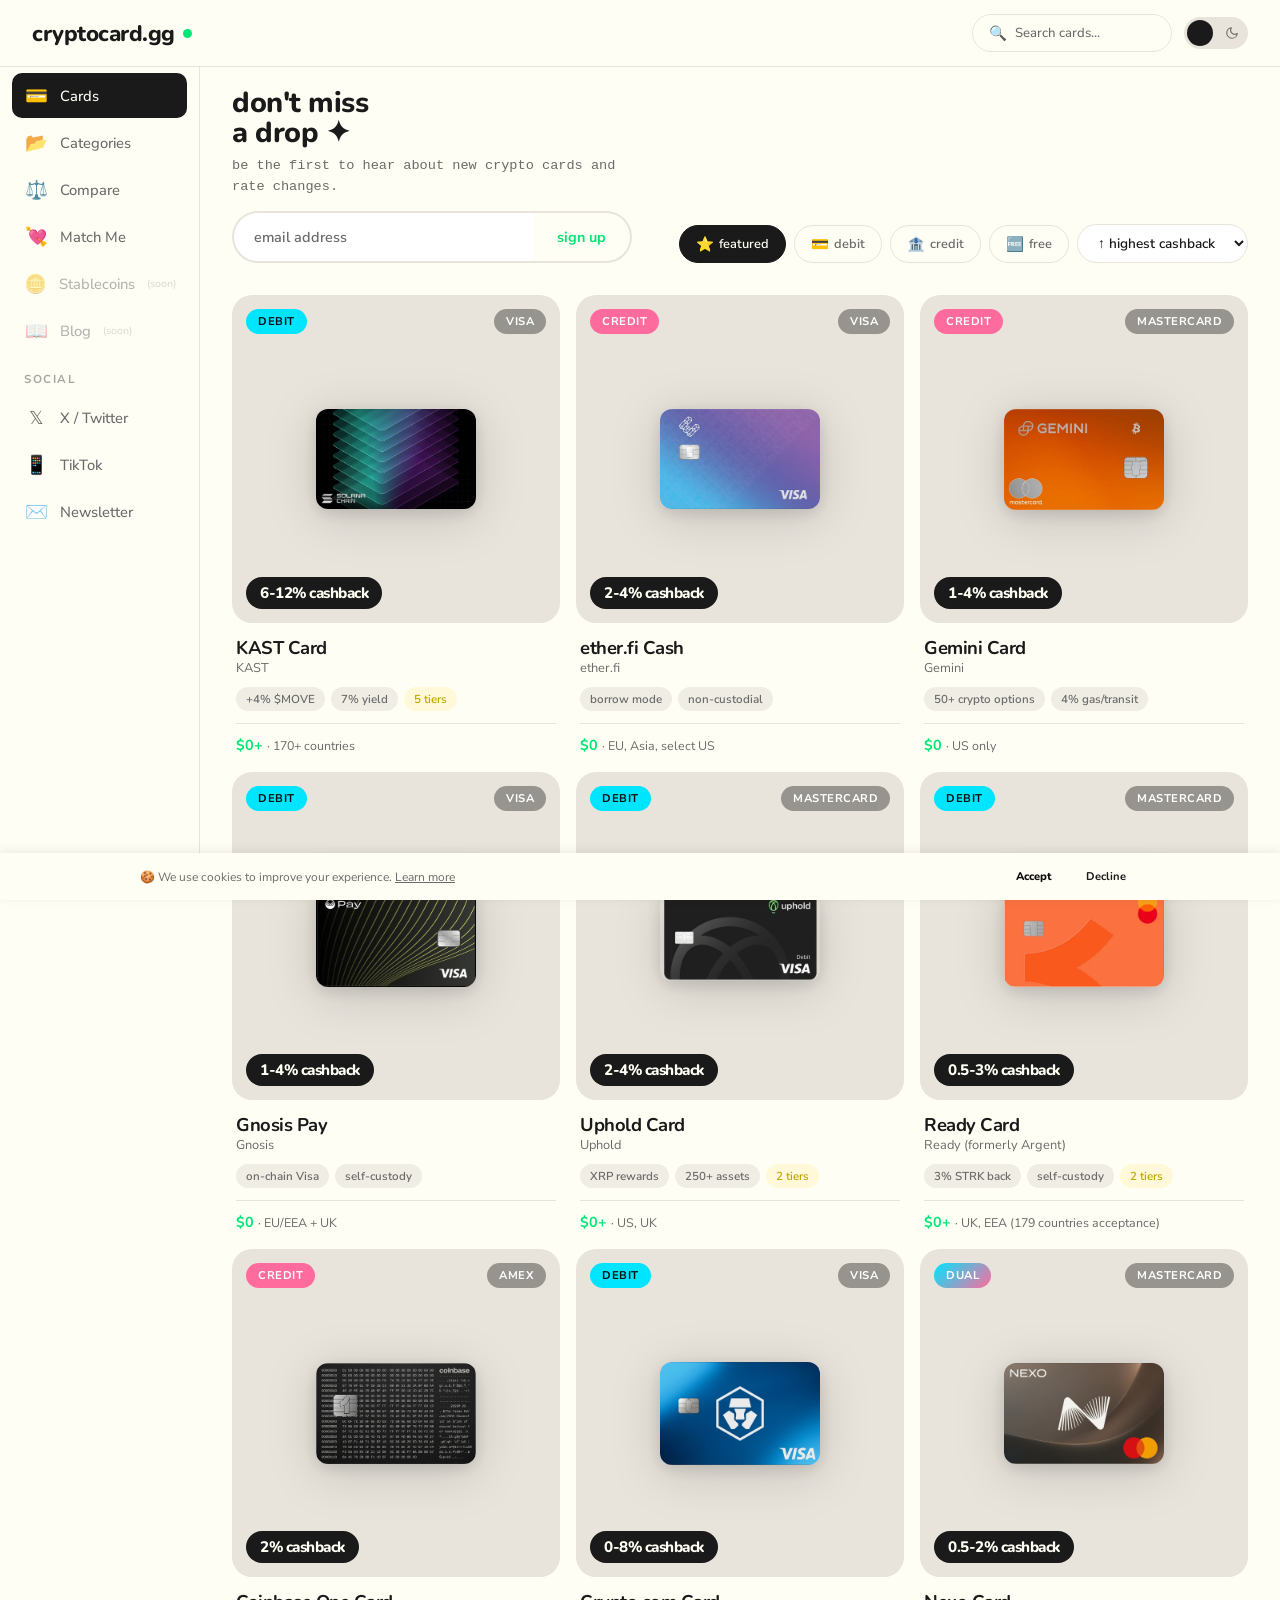
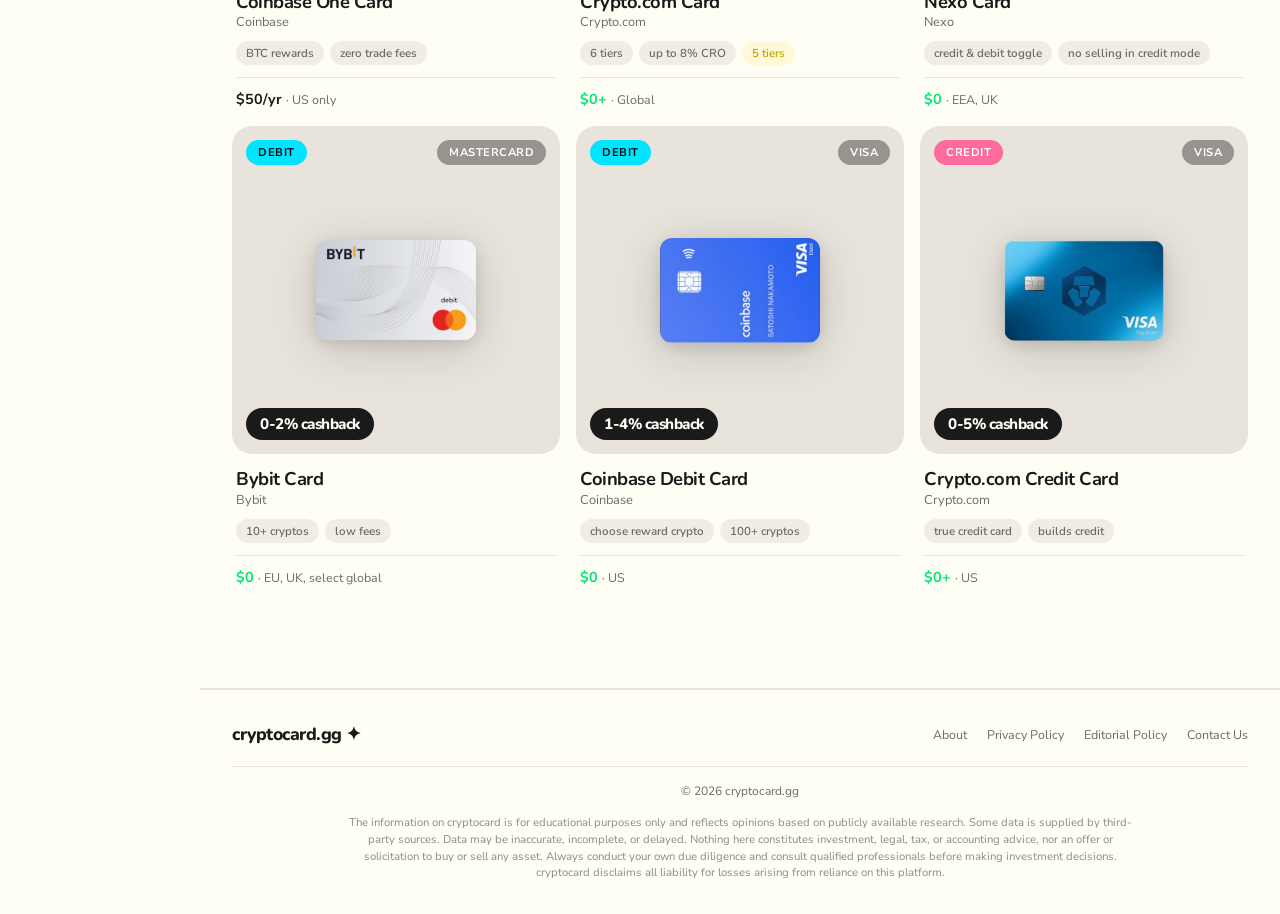
==== commit dbc57117: "Redesign search modal with wider box and top 9 cards grid - Widen search modal to 720px max - Show t" ====
--- a/index.html
+++ b/index.html
@@ -71,7 +71,7 @@
     cryptocard.gg <span class="dot"></span>
   </div>
   <div class="topnav-right">
-    <button class="search-btn" onclick="document.getElementById('searchModal').style.display='flex'">
+    <button class="search-btn" onclick="openSearch()">
       <span class="search-icon">🔍</span>
       Search cards...
     </button>
@@ -268,7 +268,7 @@
 
 <!-- MOBILE BOTTOM BAR -->
 <div class="mobile-bottom-bar">
-  <button class="mobile-search-btn" onclick="document.getElementById('searchModal').style.display='flex'">
+  <button class="mobile-search-btn" onclick="openSearch()">
     🔍 Search cards...
   </button>
   <button class="mobile-hamburger" onclick="document.getElementById('mobileMenuOverlay').classList.add('active')">
--- a/styles.css
+++ b/styles.css
@@ -1725,7 +1725,7 @@
     border-radius: 20px;
     padding: 36px;
     width: 90%;
-    max-width: 420px;
+    max-width: 560px;
     position: relative;
     box-shadow: 0 20px 60px rgba(0,0,0,0.2);
   }
@@ -1843,8 +1843,8 @@
     border: 1.5px solid var(--card-border);
     border-radius: 20px;
     width: 90%;
-    max-width: 520px;
-    margin: 120px auto;
+    max-width: 720px;
+    margin: 80px auto;
     padding: 8px;
     box-shadow: 0 24px 80px rgba(0,0,0,0.2);
   }
@@ -1853,6 +1853,7 @@
     width: 100%;
     padding: 16px 20px;
     border: none;
+    border-bottom: 1px solid var(--card-border);
     background: transparent;
     color: var(--text);
     font-family: 'Nunito Sans', sans-serif;
@@ -1867,9 +1868,15 @@
   }
 
   .search-results {
-    max-height: 320px;
+    max-height: 420px;
     overflow-y: auto;
-    padding: 0 4px 4px;
+    padding: 8px 4px 4px;
+  }
+
+  .search-results.grid-view {
+    display: grid;
+    grid-template-columns: repeat(3, 1fr);
+    gap: 4px;
   }
 
   .search-result-item {
@@ -1882,14 +1889,41 @@
     transition: background 0.15s;
   }
 
+  .search-results.grid-view .search-result-item {
+    flex-direction: column;
+    align-items: center;
+    text-align: center;
+    padding: 16px 8px;
+    gap: 8px;
+  }
+
   .search-result-item:hover {
     background: var(--tag-bg);
   }
 
   .search-result-item .sr-emoji {
     font-size: 1.5rem;
-    width: 32px;
+    width: 36px;
+    height: 24px;
     text-align: center;
+    display: flex;
+    align-items: center;
+    justify-content: center;
+    flex-shrink: 0;
+    border-radius: 4px;
+    overflow: hidden;
+  }
+
+  .search-results.grid-view .search-result-item .sr-emoji {
+    width: 64px;
+    height: 42px;
+    border-radius: 8px;
+  }
+
+  .search-result-item .sr-emoji img {
+    width: 100%;
+    height: 100%;
+    object-fit: cover;
   }
 
   .search-result-item .sr-info {
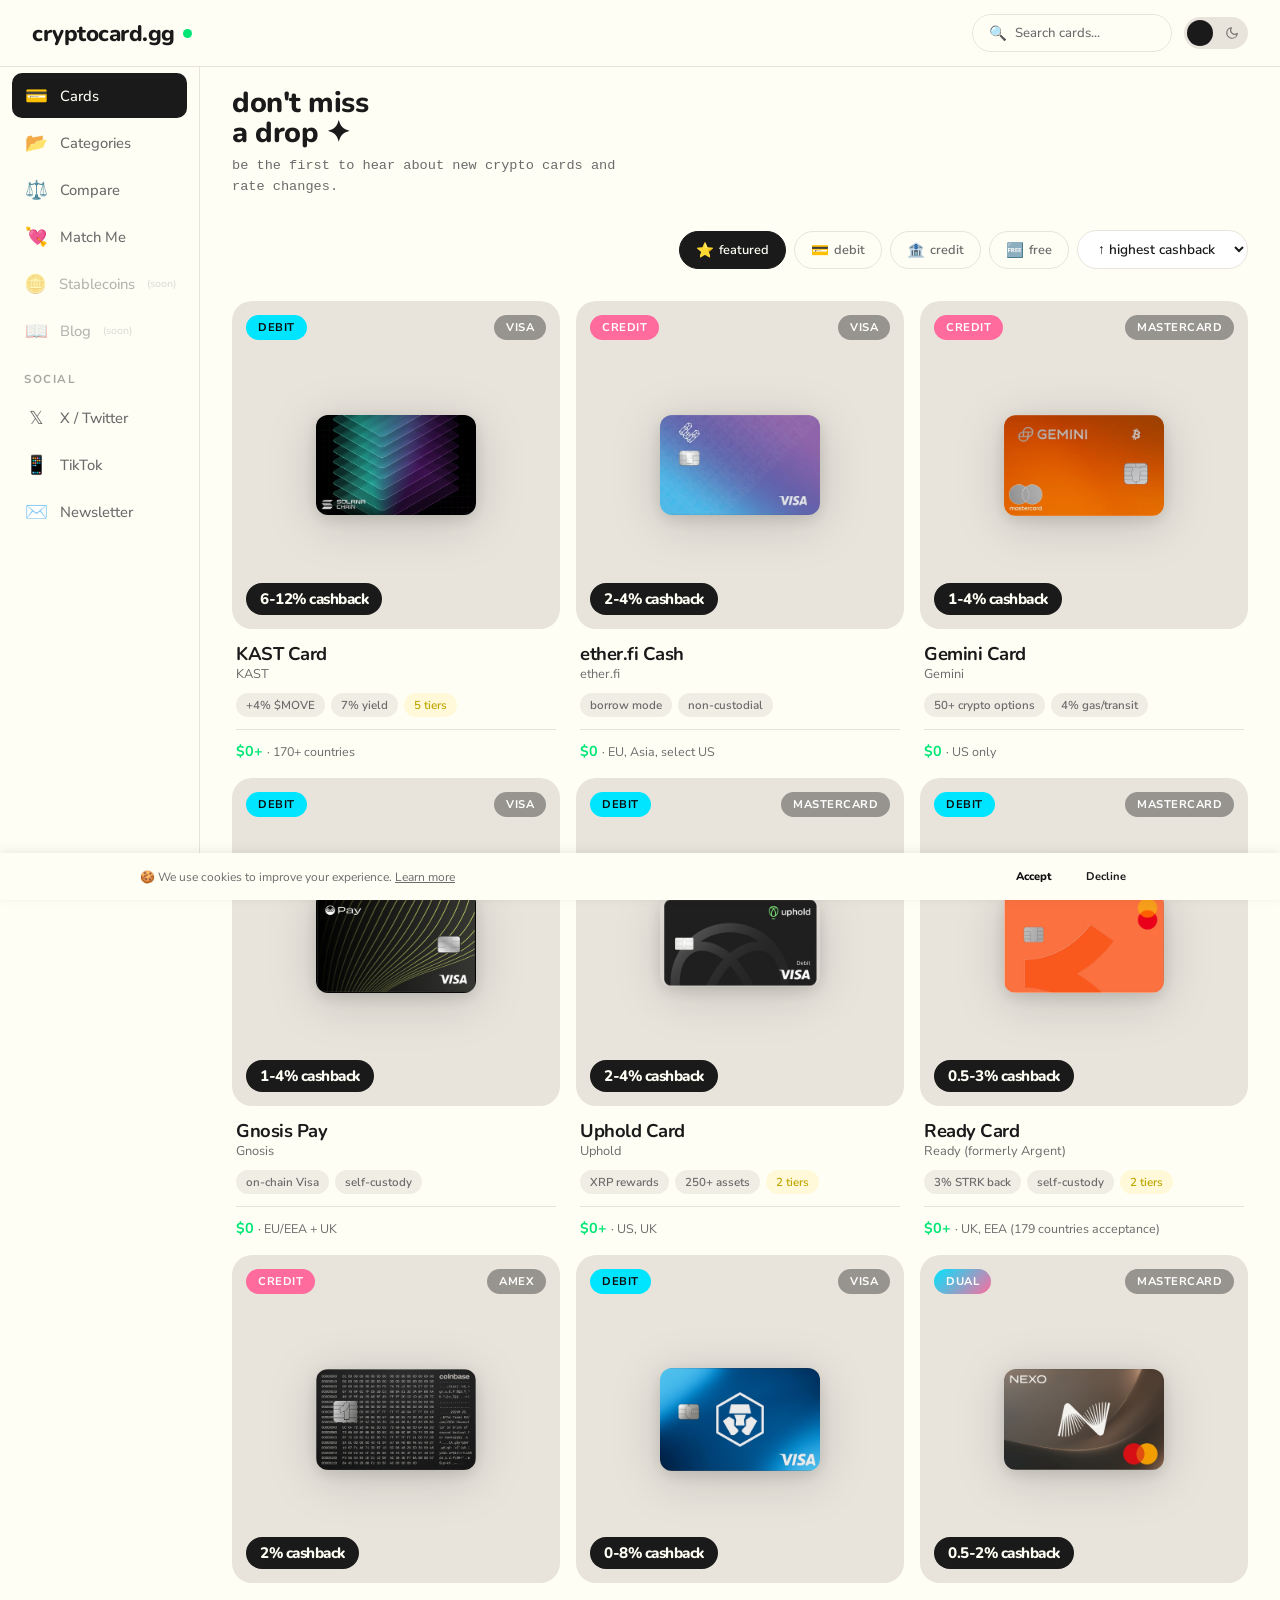
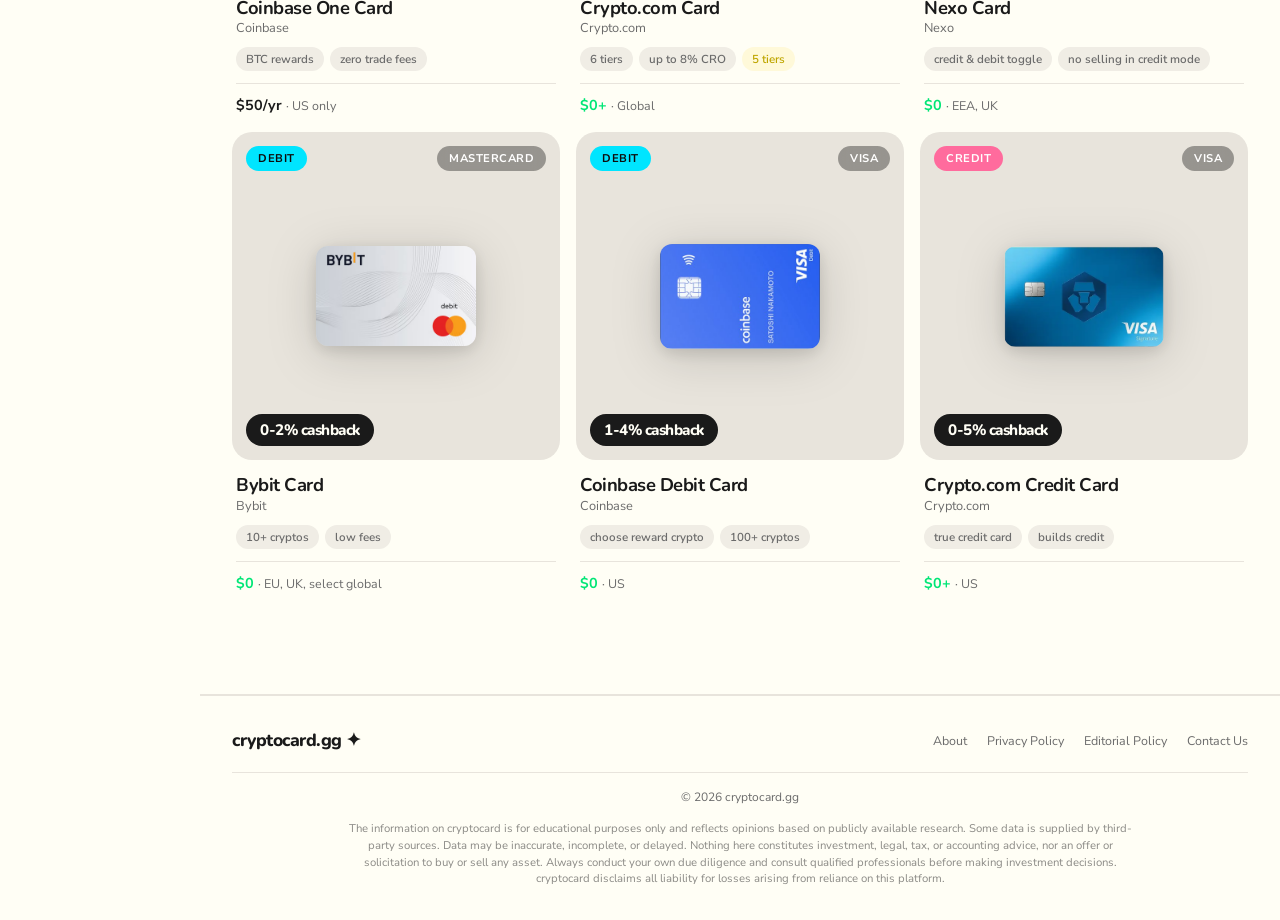
==== commit a0e5a3f8: "Replace inline email form with embedded Beehiiv subscribe form Embeds the Beehiiv form directly in t" ====
--- a/index.html
+++ b/index.html
@@ -99,10 +99,7 @@
     <div class="newsletter-inline">
       <h2>don't miss<br>a drop ✦</h2>
       <p>be the first to hear about new crypto cards and rate changes.</p>
-      <form class="newsletter-inline-form" onsubmit="event.preventDefault(); openNlModal();">
-        <input type="email" placeholder="email address" />
-        <button type="submit">sign up</button>
-      </form>
+      <iframe src="https://subscribe-forms.beehiiv.com/150ad77b-f7a5-4954-87a0-eda7a5a42126" class="beehiiv-inline" frameborder="0" scrolling="no" style="width:100%;height:52px;margin:0;border-radius:12px;background-color:transparent;"></iframe>
     </div>
 
     <div class="filters-row">
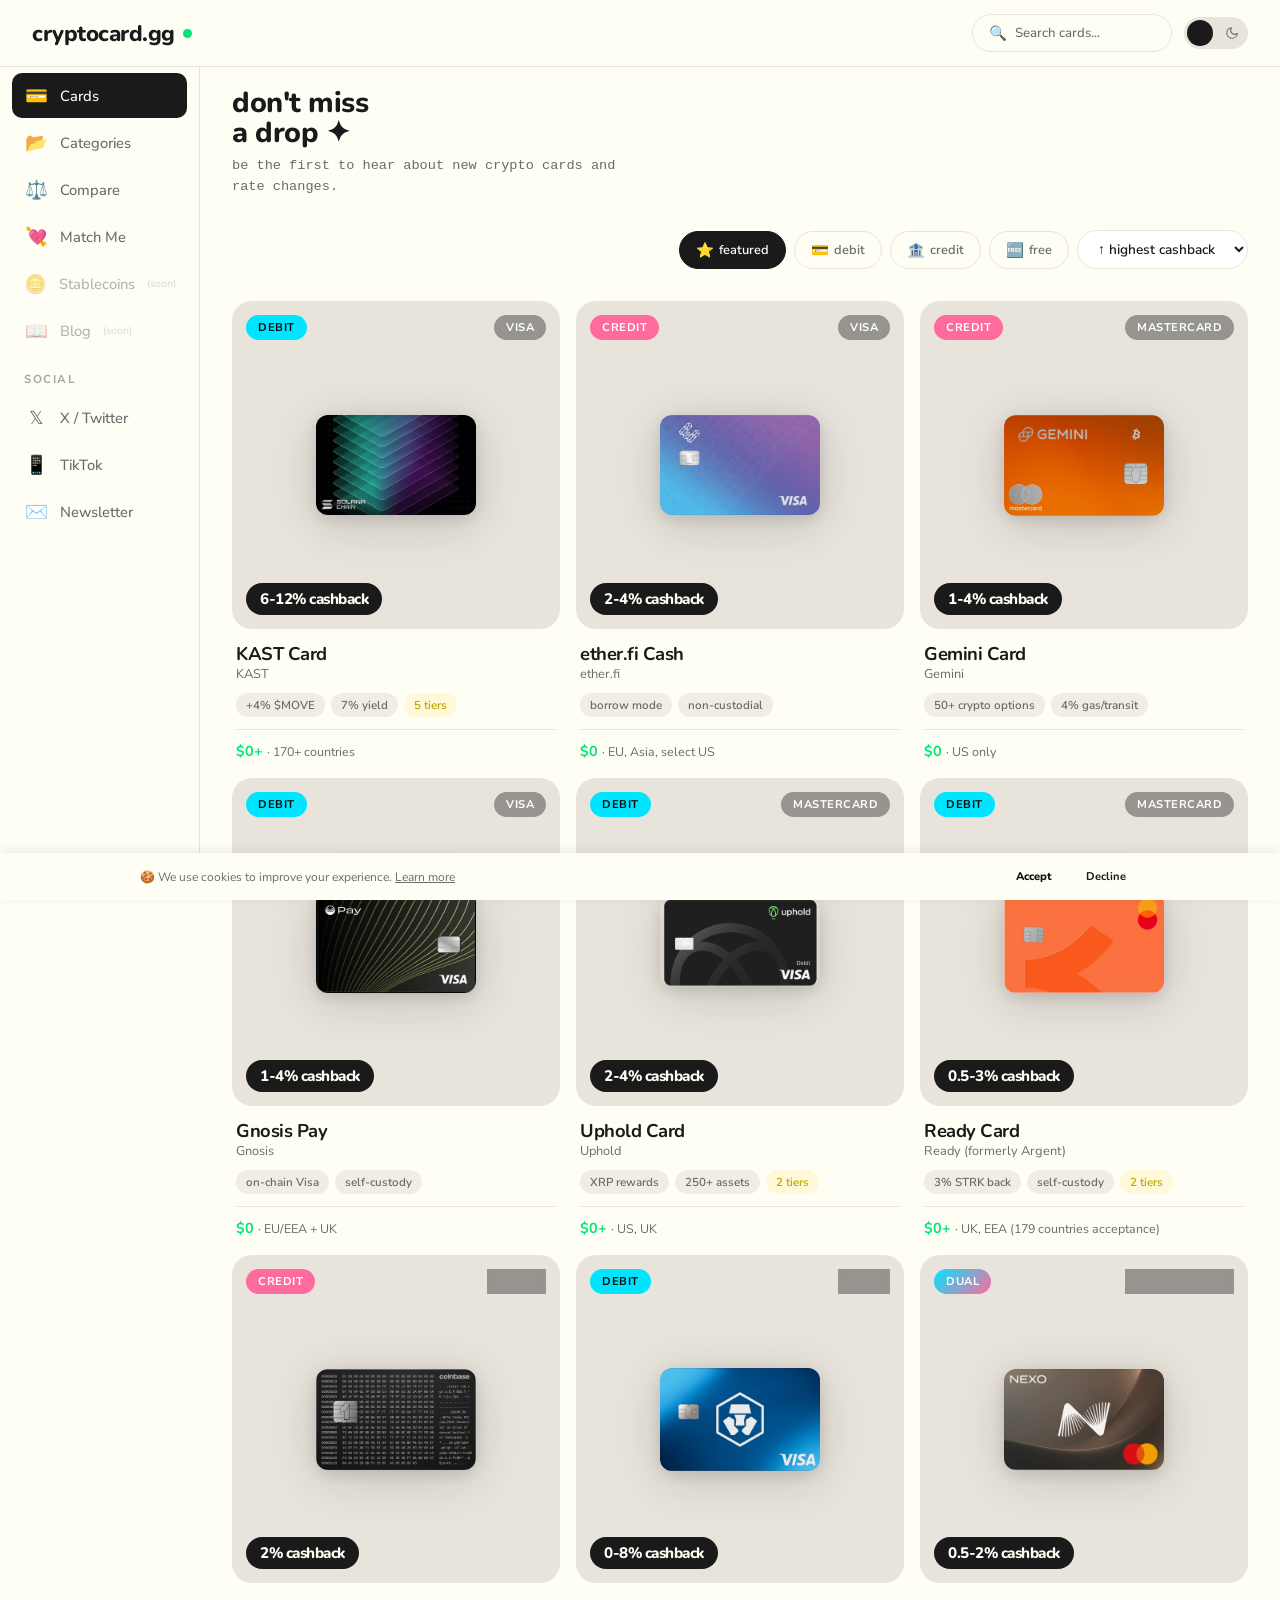
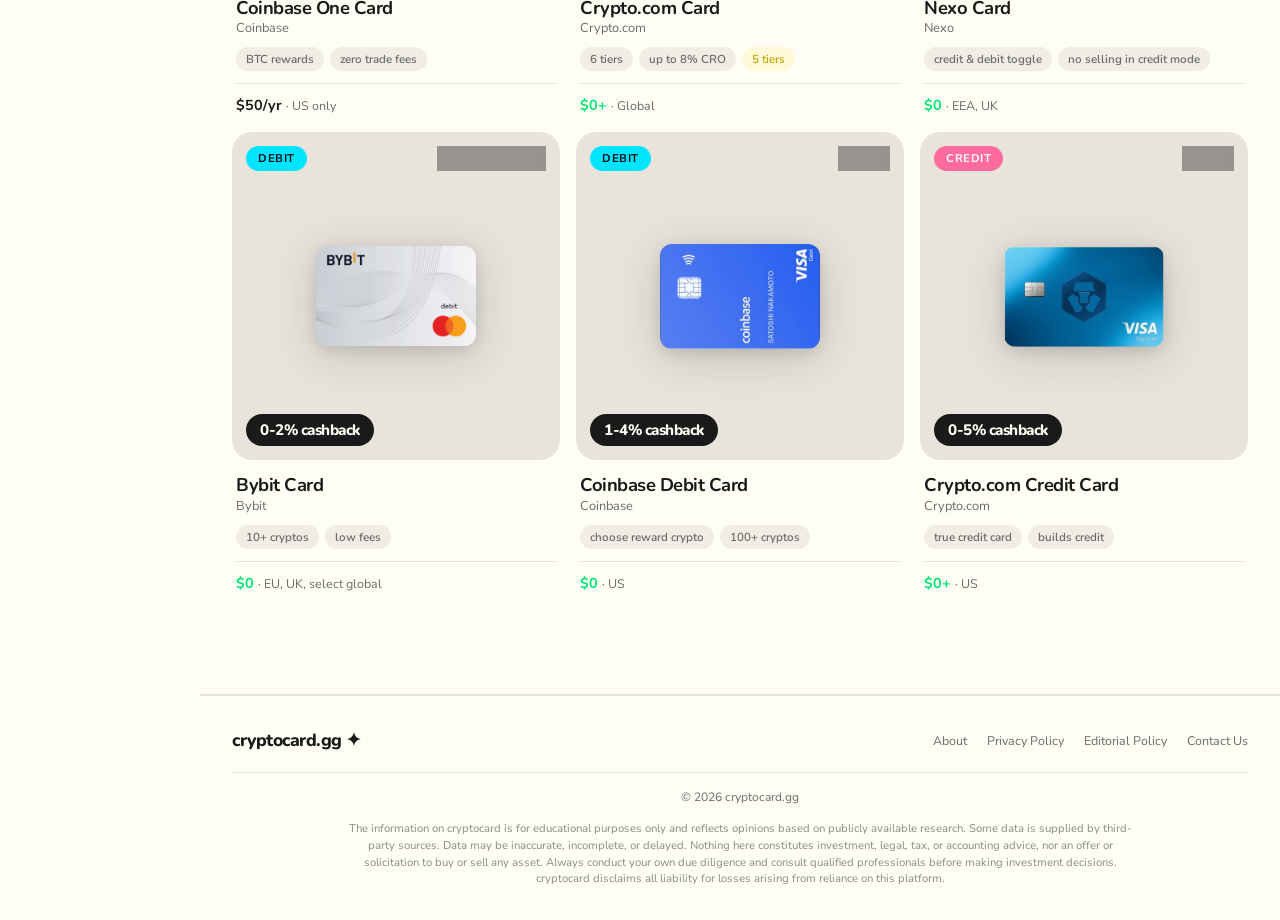
==== commit 52c8f792: "Replace sidebar Newsletter modal with inline Beehiiv form Clicking Newsletter in the sidebar now tog" ====
--- a/index.html
+++ b/index.html
@@ -59,9 +59,12 @@
     <a href="https://www.tiktok.com/@st3ph.xyz" target="_blank">
       <span class="nav-icon">📱</span> TikTok
     </a>
-    <a href="#" onclick="openNlModal(); return false;">
+    <a href="#" onclick="document.getElementById('sidebarNl').style.display = document.getElementById('sidebarNl').style.display === 'block' ? 'none' : 'block'; return false;">
       <span class="nav-icon">✉️</span> Newsletter
     </a>
+    <div id="sidebarNl" style="display:none;padding:8px 12px;">
+      <iframe src="https://subscribe-forms.beehiiv.com/150ad77b-f7a5-4954-87a0-eda7a5a42126" frameborder="0" scrolling="no" style="width:100%;height:52px;border-radius:8px;background-color:transparent;"></iframe>
+    </div>
   </div>
 </aside>
 
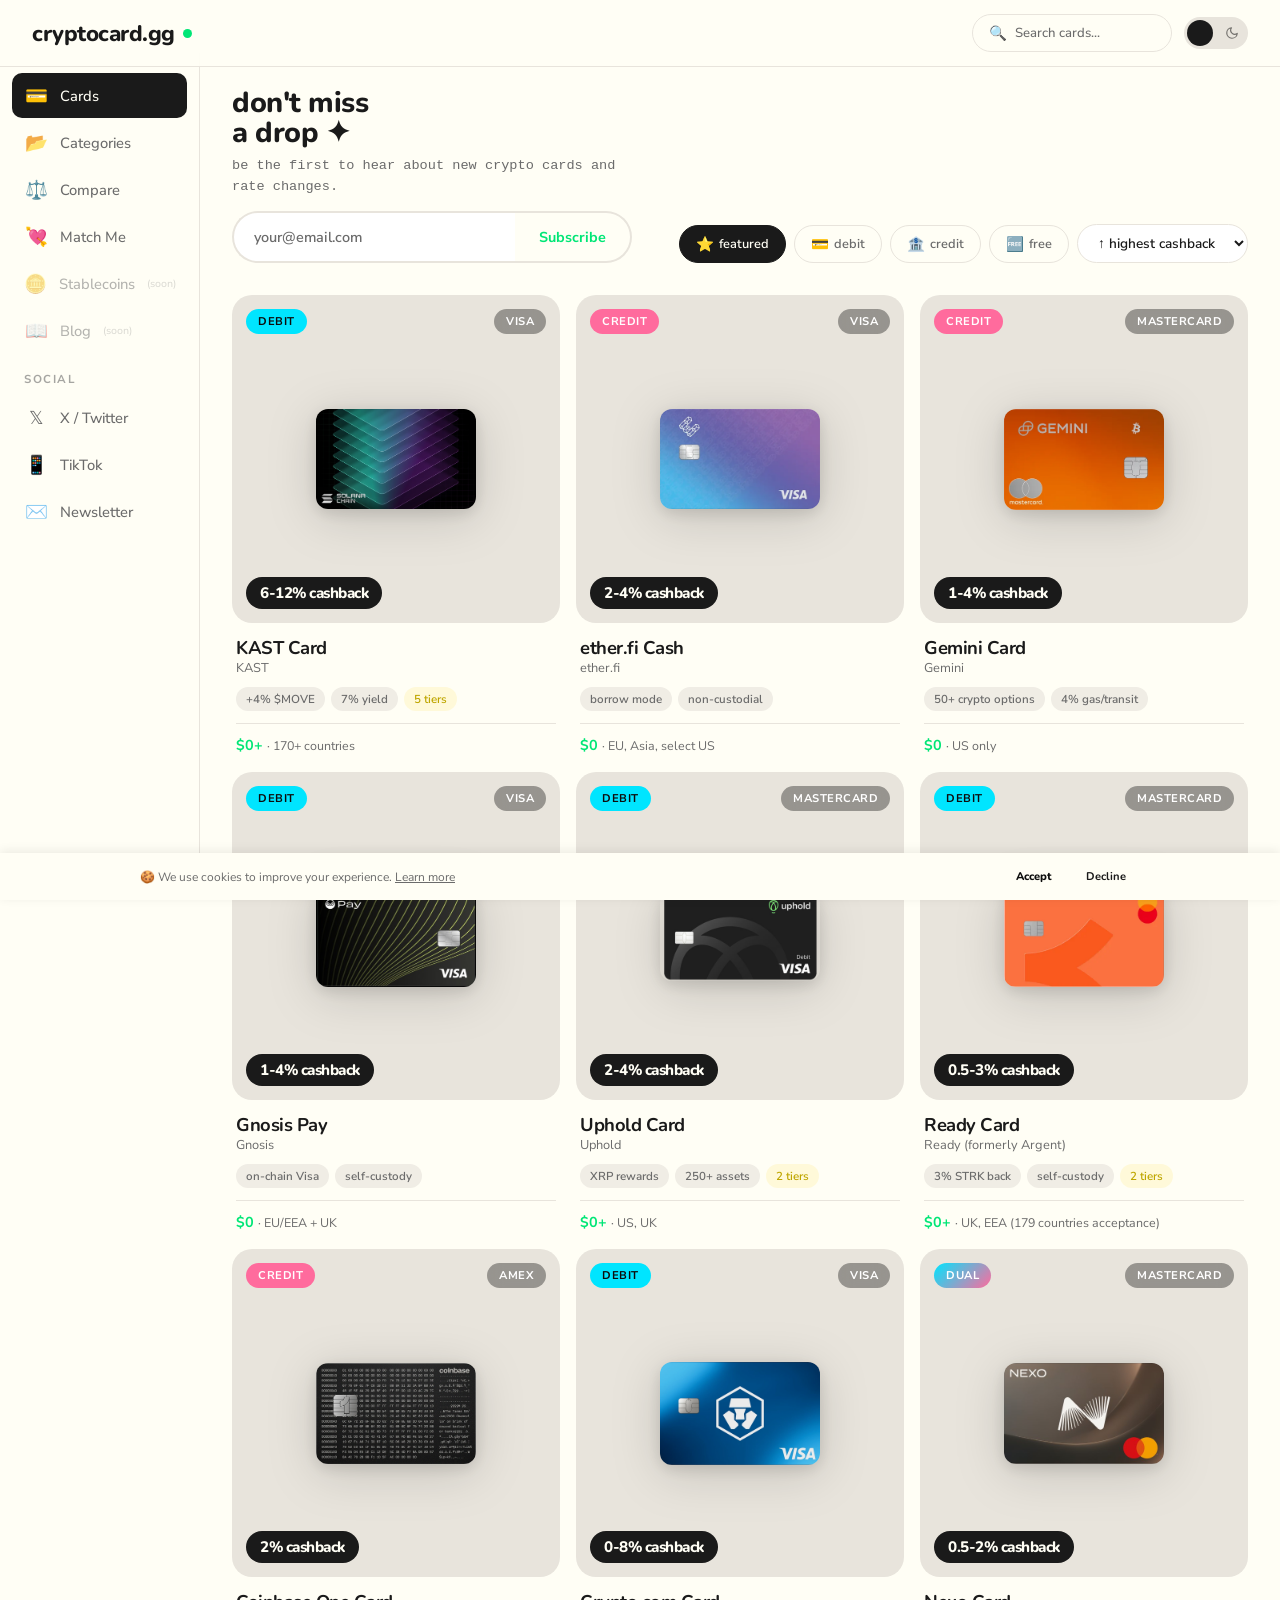
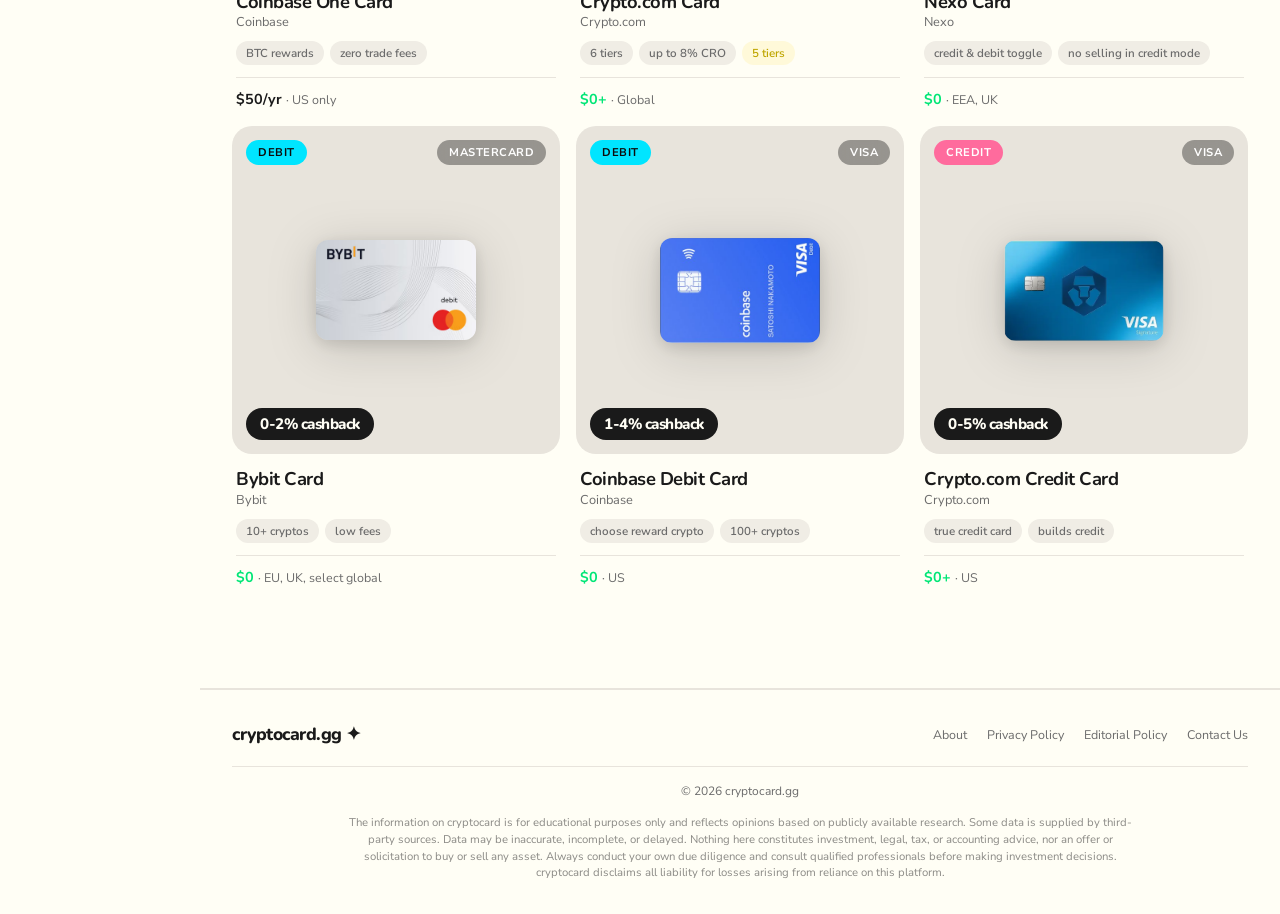
==== commit 327af8d3: "Replace broken Beehiiv iframe with native email subscribe form The Beehiiv iframe wasn't rendering i" ====
--- a/index.html
+++ b/index.html
@@ -102,7 +102,10 @@
     <div class="newsletter-inline">
       <h2>don't miss<br>a drop ✦</h2>
       <p>be the first to hear about new crypto cards and rate changes.</p>
-      <iframe src="https://subscribe-forms.beehiiv.com/150ad77b-f7a5-4954-87a0-eda7a5a42126" class="beehiiv-inline" frameborder="0" scrolling="no" style="width:100%;height:52px;margin:0;border-radius:12px;background-color:transparent;"></iframe>
+      <form class="newsletter-inline-form" onsubmit="submitNewsletter(event)">
+        <input type="email" id="inlineEmail" placeholder="your@email.com" required />
+        <button type="submit">Subscribe</button>
+      </form>
     </div>
 
     <div class="filters-row">
--- a/styles.css
+++ b/styles.css
@@ -1877,6 +1877,18 @@
     display: grid;
     grid-template-columns: repeat(3, 1fr);
     gap: 4px;
+  }
+
+  .search-section-label {
+    grid-column: 1 / -1;
+    font-family: 'Nunito', sans-serif;
+    font-size: 0.75rem;
+    font-weight: 800;
+    text-transform: uppercase;
+    letter-spacing: 0.05em;
+    color: var(--text-muted);
+    padding: 8px 12px 4px;
+    text-align: left;
   }
 
   .search-result-item {
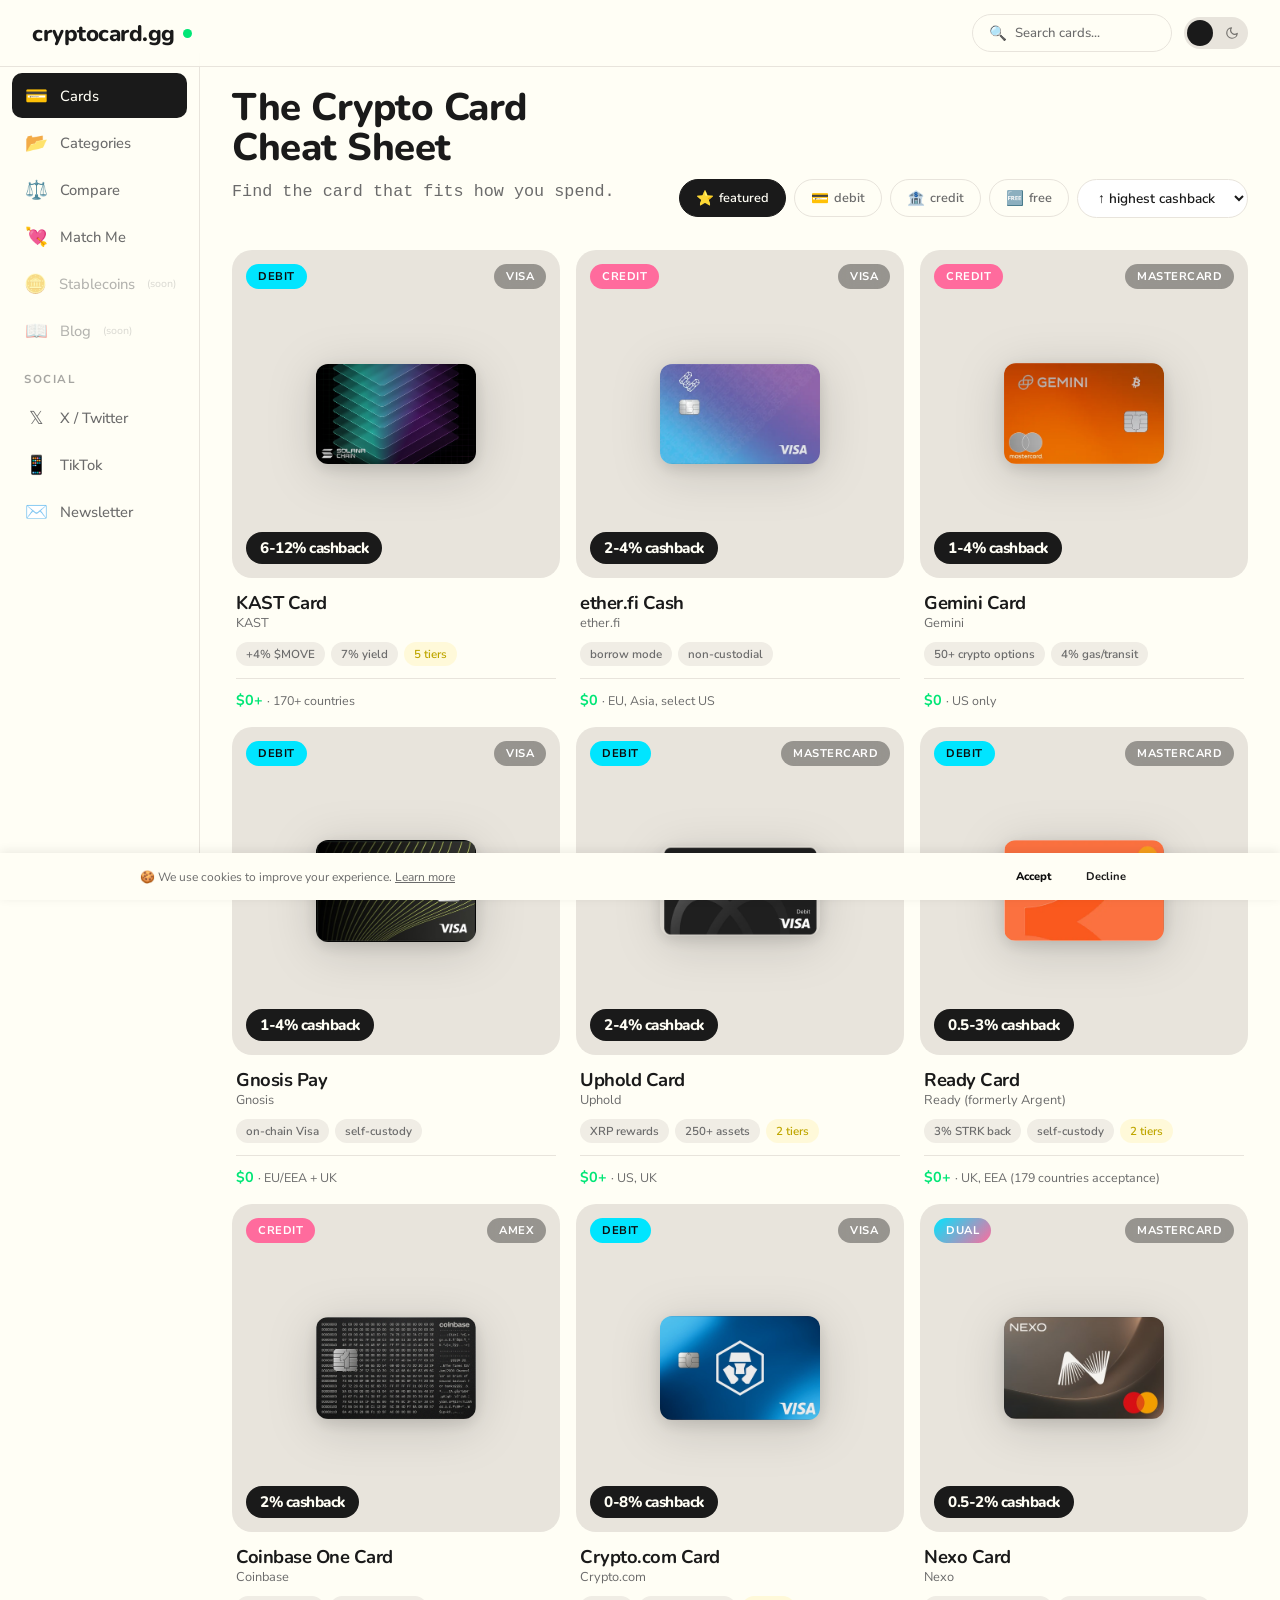
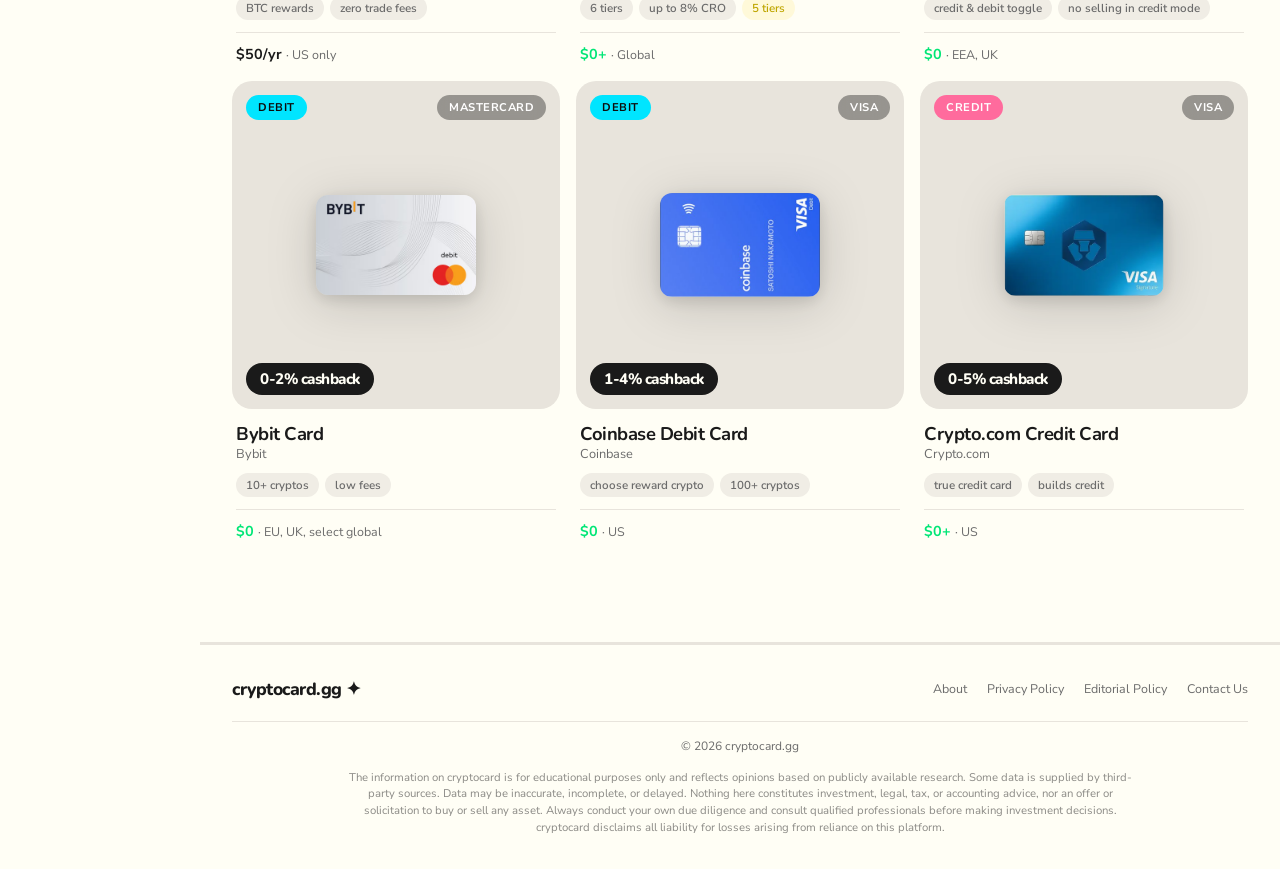
==== commit 33e181ee: "Update homepage header, newsletter modal, and search label - Replace newsletter signup with new head" ====
--- a/index.html
+++ b/index.html
@@ -59,12 +59,9 @@
     <a href="https://www.tiktok.com/@st3ph.xyz" target="_blank">
       <span class="nav-icon">📱</span> TikTok
     </a>
-    <a href="#" onclick="document.getElementById('sidebarNl').style.display = document.getElementById('sidebarNl').style.display === 'block' ? 'none' : 'block'; return false;">
+    <a href="#" onclick="openNlModal(); return false;">
       <span class="nav-icon">✉️</span> Newsletter
     </a>
-    <div id="sidebarNl" style="display:none;padding:8px 12px;">
-      <iframe src="https://subscribe-forms.beehiiv.com/150ad77b-f7a5-4954-87a0-eda7a5a42126" frameborder="0" scrolling="no" style="width:100%;height:52px;border-radius:8px;background-color:transparent;"></iframe>
-    </div>
   </div>
 </aside>
 
@@ -100,12 +97,8 @@
   <!-- TOP BAR -->
   <div class="top-bar">
     <div class="newsletter-inline">
-      <h2>don't miss<br>a drop ✦</h2>
-      <p>be the first to hear about new crypto cards and rate changes.</p>
-      <form class="newsletter-inline-form" onsubmit="submitNewsletter(event)">
-        <input type="email" id="inlineEmail" placeholder="your@email.com" required />
-        <button type="submit">Subscribe</button>
-      </form>
+      <h2><span style="white-space:nowrap;">The Crypto Card</span><br>Cheat Sheet</h2>
+      <p>Find the card that fits how you spend.</p>
     </div>
 
     <div class="filters-row">
@@ -337,8 +330,9 @@
     <button class="nl-modal-close" onclick="closeNlModal()">✕</button>
     <h2>stay in the loop ✦</h2>
     <p class="nl-subtitle">Get the latest on card launches and payment news delivered straight to your inbox.</p>
-    <iframe src="https://subscribe-forms.beehiiv.com/150ad77b-f7a5-4954-87a0-eda7a5a42126" class="beehiiv-embed" frameborder="0" scrolling="no" style="width:100%;height:315px;margin:0;border-radius:12px;background-color:transparent;"></iframe>
-    <div id="nlSuccessMsg" style="display:none;text-align:center;padding:14px 0 0;font-size:0.88rem;color:var(--accent-green);font-weight:700;">Thanks for signing up! Check your email to confirm your subscription.</div>
+    <script async src="https://subscribe-forms.beehiiv.com/embed.js"></script>
+    <iframe id="nlBeehiivEmbed" src="https://subscribe-forms.beehiiv.com/6b0a6bbe-ee0a-4df6-a1d1-30dcaac17e5f" class="beehiiv-embed" data-test-id="beehiiv-embed" frameborder="0" scrolling="no" style="width:100%;height:207px;margin:16px 0 0;border-radius:0;background-color:transparent;box-shadow:none;max-width:100%;"></iframe>
+    <div id="nlSuccessMsg" style="display:none;text-align:center;padding:24px 0;font-size:1.1rem;color:var(--accent-green);font-weight:800;">Thanks for signing up! ✦</div>
   </div>
 </div>
 
--- a/styles.css
+++ b/styles.css
@@ -362,19 +362,20 @@
 
   .newsletter-inline {
     max-width: 400px;
+    min-width: 280px;
   }
 
   .newsletter-inline h2 {
     font-family: 'Nunito', sans-serif;
     font-weight: 800;
-    font-size: 1.8rem;
+    font-size: 2.4rem;
     letter-spacing: -0.5px;
     line-height: 1.05;
-    margin-bottom: 8px;
+    margin-bottom: 10px;
   }
 
   .newsletter-inline p {
-    font-size: 0.85rem;
+    font-size: 1.05rem;
     color: var(--text-muted);
     margin-bottom: 14px;
     line-height: 1.5;
